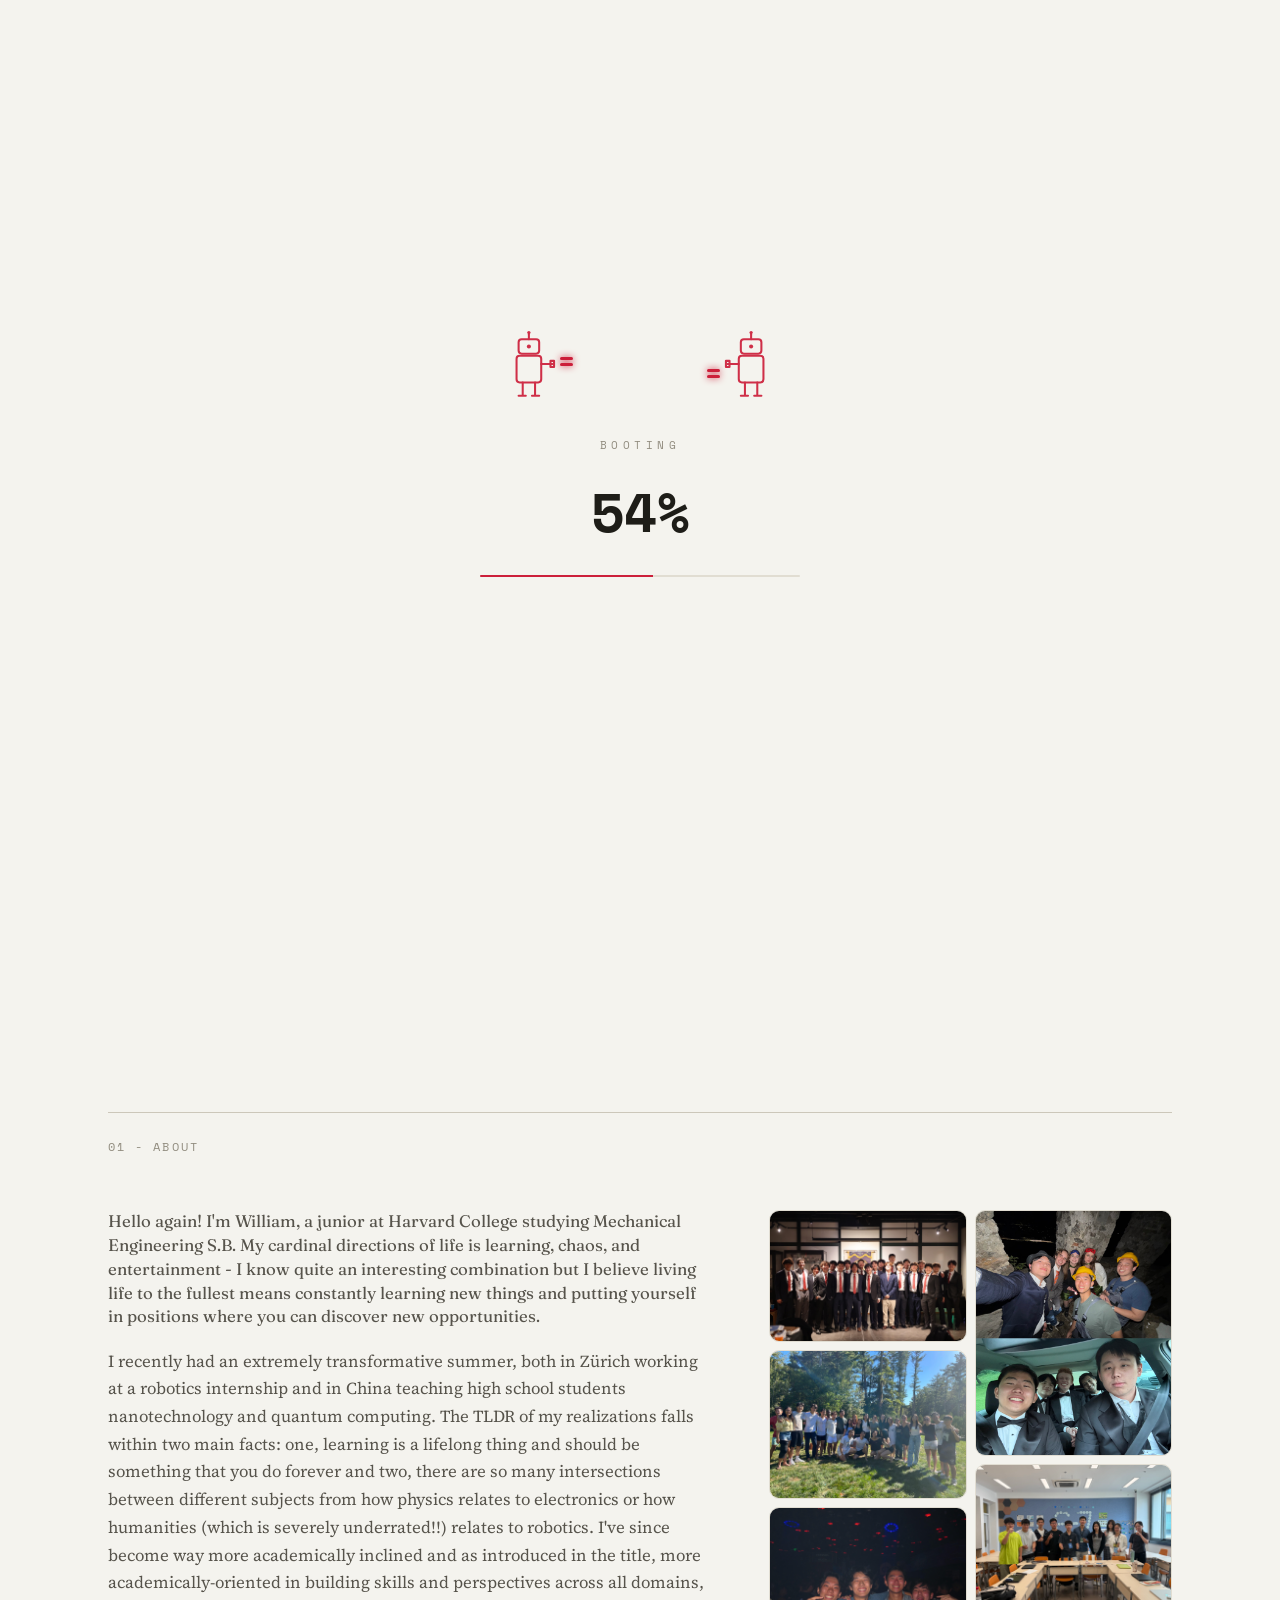
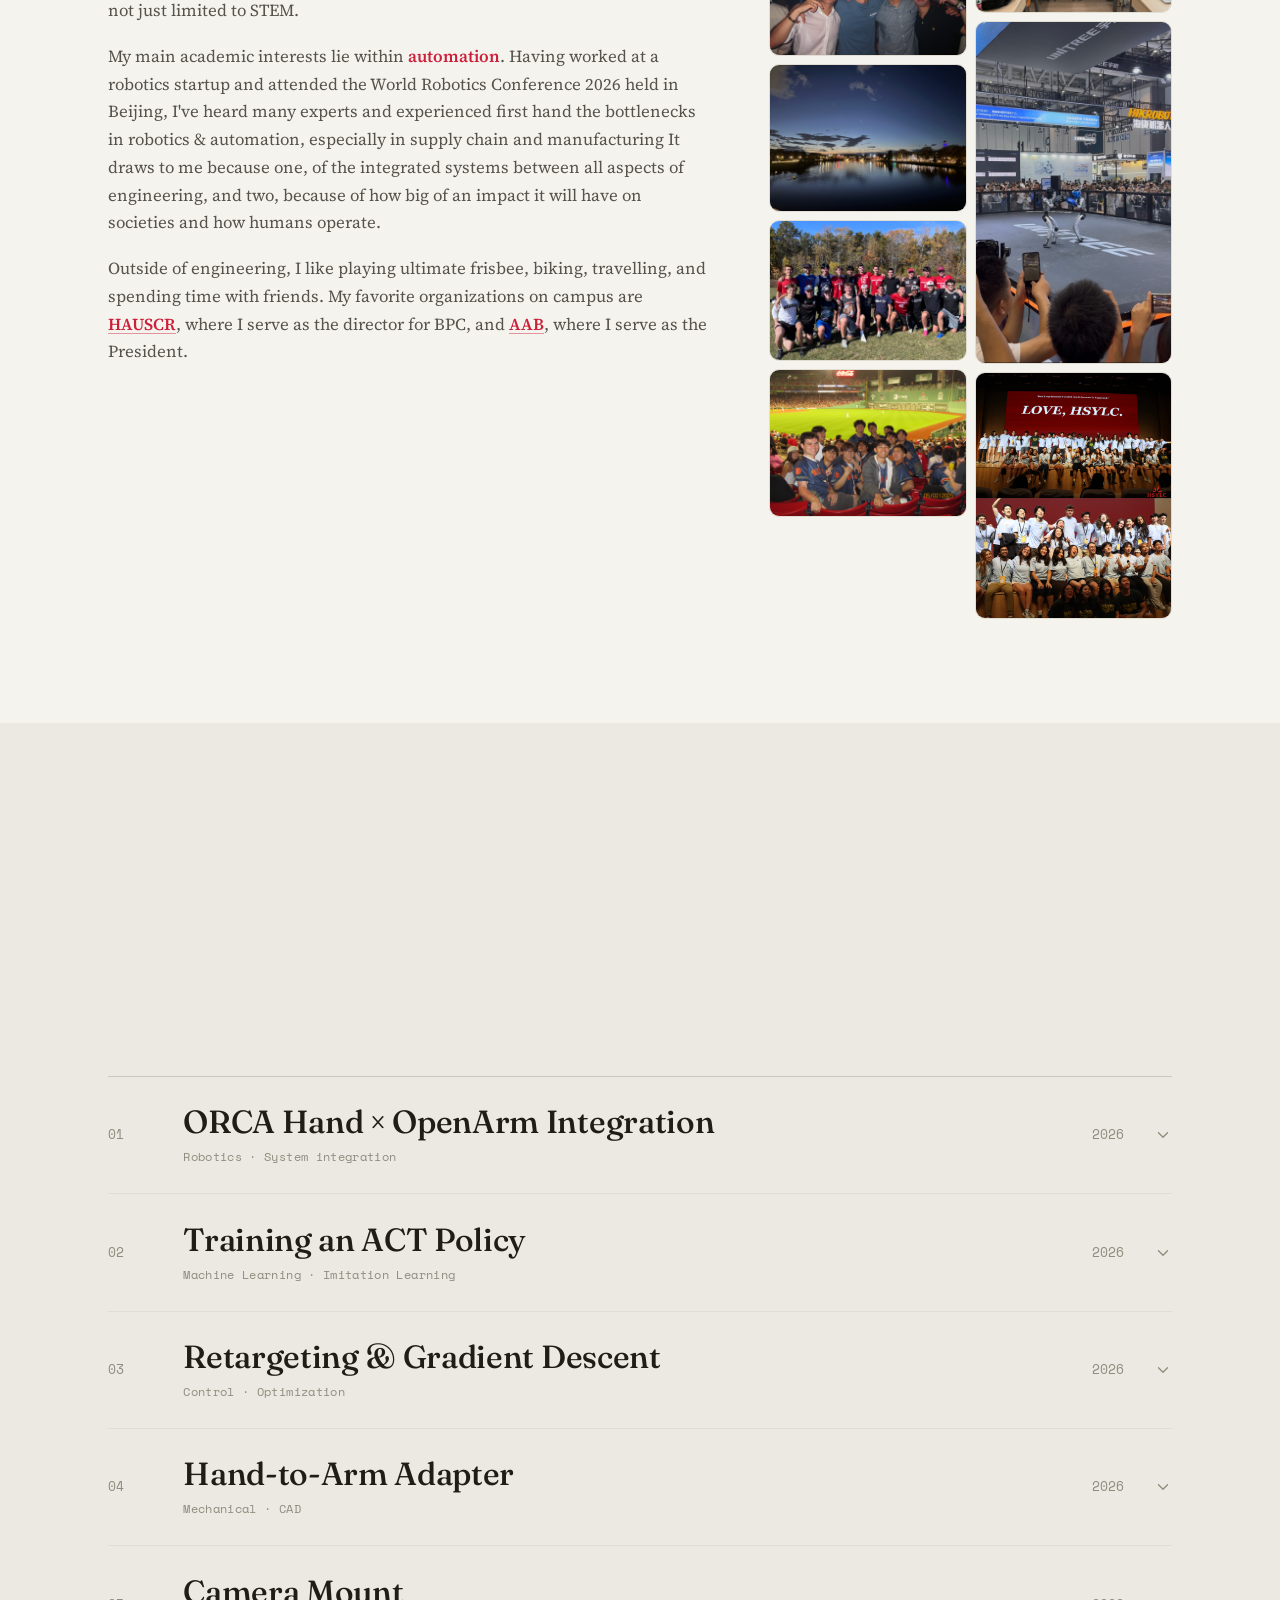
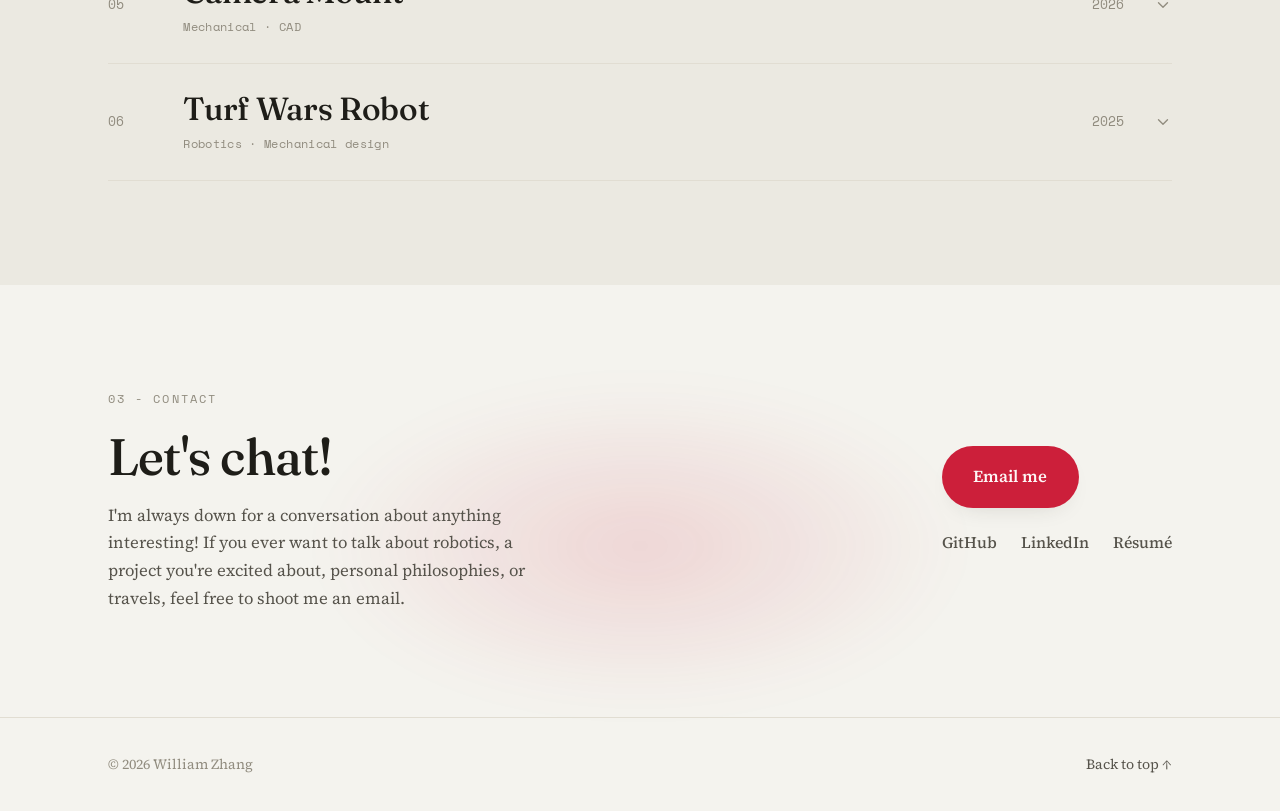
==== index.html @ bbfdb45e "Publish portfolio site" ====
<!DOCTYPE html>
<html lang="en">
<head>
  <meta charset="UTF-8" />
  <meta name="viewport" content="width=device-width, initial-scale=1.0" />
  <title>William Zhang - Engineer & Builder</title>
  <meta name="description" content="Personal portfolio of William Zhang - an engineer and builder working across robotics, electronics, software, and mechanical design." />

  <!-- Fonts: Fraunces (display) · Source Serif 4 (body) · Space Mono (labels) -->
  <link rel="preconnect" href="https://fonts.googleapis.com" />
  <link rel="preconnect" href="https://fonts.gstatic.com" crossorigin />
  <link href="https://fonts.googleapis.com/css2?family=Fraunces:ital,opsz,wght@0,9..144,400;0,9..144,500;0,9..144,600;1,9..144,400;1,9..144,500&family=Source+Serif+4:ital,opsz,wght@0,8..60,400;0,8..60,500;0,8..60,600;0,8..60,700;1,8..60,400;1,8..60,500&family=Space+Mono:wght@400;700&display=swap" rel="stylesheet" />

  <link rel="stylesheet" href="styles.css" />
</head>
<body>
  <div id="boot" class="boot" aria-hidden="true">
    <div class="boot__inner">
      <div class="boot__scene" aria-hidden="true">
        <svg class="botfig botfig--l" viewBox="0 0 44 72" fill="none" stroke="currentColor" stroke-width="2" stroke-linecap="round" stroke-linejoin="round"><line x1="18" y1="5" x2="18" y2="10"/><circle cx="18" cy="3.5" r="1.6" fill="currentColor" stroke="none"/><rect x="8" y="10" width="20" height="14" rx="3"/><circle cx="18" cy="17" r="2" fill="currentColor" stroke="none"/><rect x="6" y="26" width="24" height="26" rx="3"/><line x1="12" y1="52" x2="12" y2="64"/><line x1="24" y1="52" x2="24" y2="64"/><line x1="8" y1="65" x2="15" y2="65"/><line x1="21" y1="65" x2="28" y2="65"/><line x1="30" y1="34" x2="41" y2="34"/><rect x="39" y="31" width="3.5" height="6"/></svg>
        <span class="shot shot--r"></span>
        <span class="shot shot--r shot--r2"></span>
        <span class="shot shot--l"></span>
        <span class="shot shot--l shot--l2"></span>
        <svg class="botfig botfig--r" viewBox="0 0 44 72" fill="none" stroke="currentColor" stroke-width="2" stroke-linecap="round" stroke-linejoin="round"><line x1="18" y1="5" x2="18" y2="10"/><circle cx="18" cy="3.5" r="1.6" fill="currentColor" stroke="none"/><rect x="8" y="10" width="20" height="14" rx="3"/><circle cx="18" cy="17" r="2" fill="currentColor" stroke="none"/><rect x="6" y="26" width="24" height="26" rx="3"/><line x1="12" y1="52" x2="12" y2="64"/><line x1="24" y1="52" x2="24" y2="64"/><line x1="8" y1="65" x2="15" y2="65"/><line x1="21" y1="65" x2="28" y2="65"/><line x1="30" y1="34" x2="41" y2="34"/><rect x="39" y="31" width="3.5" height="6"/></svg>
      </div>
      <p class="boot__label">Booting</p>
      <p class="boot__pct" id="bootPct">0%</p>
      <div class="boot__bar"><span class="boot__fill" id="bootFill"></span></div>
    </div>
  </div>
  <div class="grain" aria-hidden="true"></div>
  <div class="scroll-progress" id="scrollProgress" aria-hidden="true"></div>

  <!-- ===================== NAV ===================== -->
  <header class="nav" id="nav">
    <div class="nav__inner">
      <a href="#top" class="nav__brand">
        <span class="nav__brand-mark">W</span>
        <span class="nav__brand-name">William Zhang</span>
      </a>

      <nav class="nav__links" id="navLinks" aria-label="Primary">
        <a href="#about" class="nav__link">About</a>
        <a href="#work" class="nav__link">Work</a>
        <a href="#contact" class="nav__link">Contact</a>
        <a href="resume.html" class="nav__link">Résumé</a>
      </nav>

      <div class="nav__actions">
        <button class="theme-toggle" id="themeToggle" aria-label="Toggle color theme" title="Toggle theme">
          <svg class="theme-toggle__sun" viewBox="0 0 24 24" width="18" height="18" aria-hidden="true"><path fill="currentColor" d="M12 17a5 5 0 1 0 0-10 5 5 0 0 0 0 10Zm0 2a1 1 0 0 1 1 1v1a1 1 0 1 1-2 0v-1a1 1 0 0 1 1-1Zm0-18a1 1 0 0 1 1 1v1a1 1 0 1 1-2 0V2a1 1 0 0 1 1-1Zm11 11a1 1 0 0 1-1 1h-1a1 1 0 1 1 0-2h1a1 1 0 0 1 1 1ZM4 12a1 1 0 0 1-1 1H2a1 1 0 1 1 0-2h1a1 1 0 0 1 1 1Zm14.95 6.95a1 1 0 0 1-1.41 0l-.71-.71a1 1 0 1 1 1.41-1.41l.71.71a1 1 0 0 1 0 1.41ZM6.16 6.16a1 1 0 0 1-1.41 0l-.71-.71a1 1 0 0 1 1.41-1.41l.71.71a1 1 0 0 1 0 1.41Zm12.02-1.41a1 1 0 0 1 0 1.41l-.71.71a1 1 0 1 1-1.41-1.41l.71-.71a1 1 0 0 1 1.41 0ZM6.16 17.84a1 1 0 0 1 0 1.41l-.71.71a1 1 0 0 1-1.41-1.41l.71-.71a1 1 0 0 1 1.41 0Z"/></svg>
          <svg class="theme-toggle__moon" viewBox="0 0 24 24" width="18" height="18" aria-hidden="true"><path fill="currentColor" d="M21 12.79A9 9 0 1 1 11.21 3 7 7 0 0 0 21 12.79Z"/></svg>
        </button>
        <a href="#contact" class="btn btn--sm">Say hello</a>
        <button class="nav__burger" id="navBurger" aria-label="Open menu" aria-expanded="false">
          <span></span><span></span><span></span>
        </button>
      </div>
    </div>
  </header>

  <main id="top">
    <!-- ============ INTRO (scroll merge: name centers -> slides left, portrait fades in right) ============ -->
    <section class="intro" id="about">
      <div class="intro__pin">
        <div class="container intro__grid">
          <div class="intro__lead">
            <h1 class="intro__name" id="heroName" aria-label="Hey, I'm William">Hey, I'm William</h1>
            <p class="intro__philosophy" id="introPhil">
              My passion for engineering stems from the thought of being able to build whatever I want. I'm currently working on developing the skills that will improve my proficiency
              across all fields including mechancial, electrical, and software through classes and personal projects. My goal for this year is to become adept enough such that
              I am confident in building anything.
            </p>
          </div>
          <div class="intro__portrait" id="introPortrait">
            <figure class="portrait">
              <div class="portrait__img">
                <img src="assets/portrait.jpg" alt="William Zhang overlooking an alpine lake in Switzerland" />
              </div>
              <figcaption class="portrait__cap">That's me - somewhere in the Swiss Alps</figcaption>
            </figure>
          </div>
        </div>
      </div>
    </section>

    <!-- ============ ABOUT (description reveals on scroll) ============ -->
    <section class="section about-body">
      <div class="container">
        <div class="section__head reveal">
          <p class="section__kicker">01 - About</p>
        </div>
        <div class="about">
          <div class="about__text reveal" data-reveal="left">
            <p class="about__lead">
              Hello again! I'm William, a junior at Harvard College studying Mechanical Engineering S.B. My cardinal directions of life is learning, chaos, and entertainment - I know quite an interesting combination
              but I believe living life to the fullest means constantly learning new things and putting yourself in positions where you can discover new opportunities.
            </p>
            <p>
              I recently had an extremely transformative summer, both in Zürich working at a robotics internship and in China teaching high school students nanotechnology and quantum computing.
              The TLDR of my realizations falls within two main facts: one, learning is a lifelong thing and should be something that you do forever and two, there are so many intersections between
              different subjects from how physics relates to electronics or how humanities (which is severely underrated!!) relates to robotics. I've since become way more academically inclined and
              as introduced in the title, more academically-oriented in building skills and perspectives across all domains, not just limited to STEM. 
            </p>
            <p>
              My main academic interests lie within <strong>automation</strong>. Having worked at a robotics startup and attended the 
              World Robotics Conference 2026 held in Beijing, I've heard many experts and experienced first hand the bottlenecks in robotics & automation, especially in supply chain and manufacturing
              It draws to me because one, of the integrated systems between all aspects of engineering, and two, because of how big of 
              an impact it will have on societies and how humans operate. 
            </p>
            <p>
              Outside of engineering, I like playing ultimate frisbee, biking, travelling, and spending time with friends. My favorite organizations on campus are <a href="https://www.hauscr.org/" target="_blank" rel="noopener">HAUSCR</a>, where I 
              serve as the director for BPC, and <a href="https://www.aabrotherhood.com/" target="_blank" rel="noopener">AAB</a>, where I serve as the President.
            </p>
          </div>

          <aside class="about__side reveal" data-reveal="right">
            <!-- Collage: drop photos into assets/collage/ named 1.jpg, 2.jpg, …
                 Each slot below points at one file. Missing files auto-hide. -->
            <div class="collage" aria-label="A few photos of my work and life">
              <figure class="collage__item"><img src="assets/collage/1.jpg" alt="" data-caption="AAB Brotherhood Photo at Spring Date Event 2026" loading="lazy" onerror="this.closest('.collage__item').style.display='none'" /></figure>
              <figure class="collage__item"><img src="assets/collage/2.jpg" alt="" data-caption="HAUSCR Group Photo at Fall Retreat 2025" loading="lazy" onerror="this.closest('.collage__item').style.display='none'" /></figure>
              <figure class="collage__item"><img src="assets/collage/3.jpg" alt="" data-caption="My friends and I clubbing in Shanghai!" loading="lazy" onerror="this.closest('.collage__item').style.display='none'" /></figure>
              <figure class="collage__item"><img src="assets/collage/4.jpg" alt="" data-caption="Photo taken while biking of night time in Boston" loading="lazy" onerror="this.closest('.collage__item').style.display='none'" /></figure>
              <figure class="collage__item"><img src="assets/collage/5.jpg" alt="" data-caption="Harvard Men's Ultimate Frisbee Group Photo - Lobster Pot 2024" loading="lazy" onerror="this.closest('.collage__item').style.display='none'" /></figure>
              <figure class="collage__item"><img src="assets/collage/6.jpg" alt="" data-caption="AAB Brotherhood Outing - Red Sox Game 2025" loading="lazy" onerror="this.closest('.collage__item').style.display='none'" /></figure>
              <figure class="collage__item"><img src="assets/collage/7.jpg" alt="" data-caption="Picture of My Friends and I at Friend's Castle in Frauenburg, Austria - Summer 2026" loading="lazy" onerror="this.closest('.collage__item').style.display='none'" /></figure>
              <figure class="collage__item"><img src="assets/collage/8.jpg" alt="" data-caption="Final Class Photo at HSYLC 2026 (Taught on Quantum Computing)" loading="lazy" onerror="this.closest('.collage__item').style.display='none'" /></figure>
              <figure class="collage__item"><img src="assets/collage/9.jpg" alt="" data-caption="Picture of Robots Fist-Fighting - World Robotics Conference (WRC) 2026 Held in Beijing" loading="lazy" onerror="this.closest('.collage__item').style.display='none'" /></figure>
              <figure class="collage__item"><img src="assets/collage/10.jpg" alt="" data-caption="Final Goodbye Ceromony HSYLC (it was very emotional) - Held in Shanghai 2026" loading="lazy" onerror="this.closest('.collage__item').style.display='none'" /></figure>
            </div>
          </aside>
        </div>
      </div>
    </section>

    <!-- ===================== WORK ===================== -->
    <section class="section section--alt" id="work">
      <div class="container">
        <div class="section__head reveal">
          <p class="section__kicker">02 - Selected work</p>
          <h2 class="section__title"><em>Cool things that I've made</em></h2>
          <p class="section__sub">
            Enjoy this compilation of projects I've done in the past, with the most interesting and relevant from this summer working in Zürich!
          </p>
        </div>

        <ol class="index" data-stagger>
          <li class="index__item reveal">
            <button class="index__row" type="button" aria-expanded="false" aria-controls="proj-1">
              <span class="index__num">01</span>
              <span class="index__body">
                <span class="index__title">ORCA Hand × OpenArm Integration</span>
                <span class="index__meta">Robotics · System integration</span>
              </span>
              <span class="index__year">2026</span>
              <span class="index__arrow" aria-hidden="true"><svg viewBox="0 0 24 24" width="18" height="18" fill="none" stroke="currentColor" stroke-width="1.8" stroke-linecap="round" stroke-linejoin="round"><path d="m6 9 6 6 6-6"/></svg></span>
            </button>
            <div class="index__panel" id="proj-1">
              <div class="index__panel-inner">
                <div class="project">
                  <figure class="project__media">
                    <video class="project__video" controls muted loop playsinline preload="metadata" poster="assets/projects/1-poster.jpg">
                      <source src="assets/projects/1.mp4" type="video/mp4" />
                      Your browser doesn't support embedded video.
                    </video>
                    <img class="project__still" src="assets/projects/1b.jpg" alt="OpenArm before and after the ORCA Hand integration" loading="lazy" onerror="this.style.display='none'" />
                  </figure>
                  <div class="project__body">
                    <div class="project__short">
                      <p class="project__desc"><strong>Why I built it -</strong> The ORCA hand and OpenArm were each capable on their own, but I needed them fused into one integrated arm-and-hand system to do fine, generalizable manipulation.</p>
                      <p class="project__desc"><strong>What I built &amp; learned -</strong> I chose which OpenArm joint to remove (keeping 7 DOF, human proportions, and enough actuator power), merged the two URDFs and their inverse kinematics, and validated everything in MuJoCo before hardware. Along the way I learned how robots actually talk to each other via dora dataflows with YAML graphs, a per-machine daemon, and zero-copy Apache Arrow messages, and drove it all live with Meta Quest hand-tracking.</p>
                    </div>
                    <div class="project__long" hidden>
                    <p class="project__desc"><strong>Why I built it -</strong> The ORCA hand and the OpenArm were already both open sourced platforms that one could perform teleoperation on before. However, in order to achieve fine manipulation for generalizable tasks, I needed to have a fully integrated upperbody and hand.</p>
                    <p class="project__desc"><strong>What I built &amp; learned -</strong> The solution seemed simple at first -- simply connect the OpenArm to the Orca Hand. However, there were many important decisions and challenges such as deciding which part of the OpenArm to take off such that 7 degrees of freedom is still maintained, the arm length is matches a human, and also factors such as the weight distribution and comparison between the part taken off and the OrcaHand such that the actuators still have enough power to drive it. I have also included a before and after picture to the left.</p>
                    <p class="project__desc">Past these decisions, I primarily worked on integrating the URDFs and merging the inverse kinematics between the OpenArm and OrcaHand (also realized how important a linux system is in robotics haha). I operated off my mac via ssh through a linux kernal on PC, tested the hand and arm seperately on Mujoco to ensure the teleoperation works, and to avoid any singularities as the consequences would be dire. I learned a lot about joint/link positioning, meshes, the characteristics of URDFs that allow the simulations to accurately represent the live demonstration of the integrated system, as well as (I think the most important) how robotcs communicate with each other. I studied dora, and learned about YAML files (the entire dataflow exists there), how important daemon is as a centralized communication coordinator (as it is the point person for each node and exists per machine), and Apache Arrow for messages that the daemon directs to relevant nodes for communication through shared memory (since dora is zero-copy).</p>
                    <p class="project__desc">Another interesting issue was that when replacing the joint of the OpenArm with the Orca Hand, that specific joint was modelled as part of the arm inverse kinematics although it moved the OrcaHand controlled by feetech motors; this also contributed to the emphasis on testing in Mujoco.</p>
                    <p class="project__desc">The teleoperation was done via a metaquest, where there was a open-sourced program that could track your hands' landmarks. Overall, this project taught me how to write URDFs, how robots communicate (the daemon -> dora), the virtual testing environments, and many relevant concepts like ssh, CAN, and singularities.</p>
                  </div>
                    <button class="project__toggle" type="button" aria-expanded="false">See more</button>
                  </div>
                </div>
              </div>
            </div>
          </li>

          <li class="index__item reveal">
            <button class="index__row" type="button" aria-expanded="false" aria-controls="proj-5">
              <span class="index__num">02</span>
              <span class="index__body">
                <span class="index__title">Training an ACT Policy</span>
                <span class="index__meta">Machine Learning · Imitation Learning</span>
              </span>
              <span class="index__year">2026</span>
              <span class="index__arrow" aria-hidden="true"><svg viewBox="0 0 24 24" width="18" height="18" fill="none" stroke="currentColor" stroke-width="1.8" stroke-linecap="round" stroke-linejoin="round"><path d="m6 9 6 6 6-6"/></svg></span>
            </button>
            <div class="index__panel" id="proj-5">
              <div class="index__panel-inner">
                <div class="project">
                  <figure class="project__media">
                    <video class="project__video" controls muted loop playsinline preload="metadata" poster="assets/projects/5-poster.jpg">
                      <source src="assets/projects/5.mp4" type="video/mp4" />
                      Your browser doesn't support embedded video.
                    </video>
                  </figure>
                  <div class="project__body">
                    <div class="project__short">
                      <p class="project__desc"><strong>Why I trained it -</strong> My first real machine-learning project: I trained an imitation-learning (ACT) policy in a few days, both to get software experience and to confirm our new OpenArm actually worked.</p>
                      <p class="project__desc"><strong>What I built &amp; learned -</strong> I recorded demonstrations with LeRobot and studied how Action Chunking with Transformers really works - the CVAE encoder that learns a latent "style" variable (zeroed at deployment), the decoder that predicts action chunks from images and joint states, and temporal ensembling for smooth motion. I also learned how much data quality matters: consistent lighting, a fixed camera, and enough demonstrations (my gripper only behaved once I recorded longer, deliberate opens).</p>
                    </div>
                    <div class="project__long" hidden>
                    <p class="project__desc"><strong>Why I trained it -</strong> This was my first real introduction to machine learning (imitation learning). I trained it within a few days for two reasons: one, I wanted experience on the software side; and two, I wanted to make sure the OpenArm we purchased was functional.</p>
                    <p class="project__desc"><strong>What I built &amp; learned -</strong> This has been by far an extremely fruitful software expedition. In addition to recording data and following the LeRobot open-sourced tutorials for imitation learning, I also heavily researched how action chunking with transformers actually works.</p>
                    <p class="project__desc">I learned about the two transformer stages used in ACT. The first - the conditional variational autoencoder (CVAE) encoder - takes the joint positions and the demonstration's action sequence and outputs a mean and variance, which are sampled into a latent variable, z. That z captures the differences between demonstrations (the same task done slightly differently each time), so it's different for every recorded video. It is, however, important to stress that this encoder runs only during training: at deployment there are no future actions to encode - and you want one consistent motion rather than one variation of the motion - so z is fixed to 0, generalizing all learned deviations to one consistent motion. The second stage, the CVAE decoder, then takes the current joint positions and camera images (first run through a CNN) along with z, and emits the predicted action chunks. I also learned how important consistent lighting and a constant camera position were to the training data, since changing them (i.e. recording in the morning versus at night) would be detrimental.</p>
                    <p class="project__desc">In the end, temporal ensembling is performed, in which ACT averages the upcoming predicted steps with exponential weight on the more recent ones, producing smooth, jitter-free motion.</p>
                    <p class="project__desc">Specifically for my case, I initially had challenges with the OpenArm's gripper opening and closing: with only 70 demonstrations trained and very short gripper-open times, ACT treated it as a random deviation rather than a deliberate motion. I fixed it by adding more demonstrations in which I held the gripper open for at least 5 seconds.</p>
                  </div>
                    <button class="project__toggle" type="button" aria-expanded="false">See more</button>
                  </div>
                </div>
              </div>
            </div>
          </li>

          <li class="index__item reveal">
            <button class="index__row" type="button" aria-expanded="false" aria-controls="proj-4">
              <span class="index__num">03</span>
              <span class="index__body">
                <span class="index__title">Retargeting & Gradient Descent</span>
                <span class="index__meta">Control · Optimization</span>
              </span>
              <span class="index__year">2026</span>
              <span class="index__arrow" aria-hidden="true"><svg viewBox="0 0 24 24" width="18" height="18" fill="none" stroke="currentColor" stroke-width="1.8" stroke-linecap="round" stroke-linejoin="round"><path d="m6 9 6 6 6-6"/></svg></span>
            </button>
            <div class="index__panel" id="proj-4">
              <div class="index__panel-inner">
                <div class="project">
                  <figure class="project__media">
                    <video class="project__video" controls muted loop playsinline preload="metadata" poster="assets/projects/4-poster.jpg">
                      <source src="assets/projects/4.mp4" type="video/mp4" />
                      Your browser doesn't support embedded video.
                    </video>
                  </figure>
                  <div class="project__body">
                    <div class="project__short">
                      <p class="project__desc"><strong>Why I modified it -</strong> On first testing the ORCA hand, the thumb (the CNC joint) couldn't reach its full range and failed the Kapandji test, so I dug into the whole retargeting pipeline to fix it.</p>
                      <p class="project__desc"><strong>What I changed &amp; learned -</strong> I had an in-depth overview of the entire path through chasing the entire coding infrastructure: the landmark ingress, the gradient-descent retargeter that minimizes the distance between your hand's keypoints and the robot's, and the sink to the motors. I then focused on the calibration step size: if it's too large and the fingers jitter, if it's too small and it can't keep up with live motion. I also learned how much the small things matter: a scaling factor for different hand sizes, matching units (degrees vs. radians), and the differences between Feetech and Dynamixel motors.</p>
                    </div>
                    <div class="project__long" hidden>
                    <p class="project__desc"><strong>Why I modified it -</strong> After I tested the OrcaHand for the first time, I found that the thumb, specifically the CNC joint did not cover the full range of motion. For reference, the initial calibration and retargeting was not able to successfully pass the kapandji test. As a result, I looked into the entire pipeline of how the OrcaHand. </p>
                    <p class="project__desc"><strong>What I changed &amp; learned -</strong> I spent a few days digging into the entire process in which the retargeter works. Through the ingress which essentially identifies landmarks on the hand via metaquest, mac camera, etc, the retargeter (the gradient descent process to minimze the distance between the captured finger landmarks and the keypoints on the human hand), and the sink that communicates the final positions to the motor, I 
                      got a comprehensive understanding of the entire process. The aspect I spent the most time on after this overall understanding was actually the algorithm the software used to find the max range of motion - specifically, the step size in the calibration. if it was too big, the solver would oveshoot and the fingers would jitter even if the human hand were stationary and if it were too small, it would not keep up with live motion and not calibrate the full range of motion. 
                      
                      </p>
                    <p class="project__desc">Along the way, I also learned how much the little details matter such as having a scaling factor to normalize different people's hand sizes, making sure the units were the same (degrees vs. radians), and also the differences between motors such as feetech vs. dynamixel.

                    </div>
                    <button class="project__toggle" type="button" aria-expanded="false">See more</button>
                  </div>
                </div>
              </div>
            </div>
          </li>

          <li class="index__item reveal">
            <button class="index__row" type="button" aria-expanded="false" aria-controls="proj-2">
              <span class="index__num">04</span>
              <span class="index__body">
                <span class="index__title">Hand-to-Arm Adapter</span>
                <span class="index__meta">Mechanical · CAD</span>
              </span>
              <span class="index__year">2026</span>
              <span class="index__arrow" aria-hidden="true"><svg viewBox="0 0 24 24" width="18" height="18" fill="none" stroke="currentColor" stroke-width="1.8" stroke-linecap="round" stroke-linejoin="round"><path d="m6 9 6 6 6-6"/></svg></span>
            </button>
            <div class="index__panel" id="proj-2">
              <div class="index__panel-inner">
                <div class="project">
                  <figure class="project__media">
                    <img src="assets/projects/2.jpg" alt="Hand-to-Arm Adapter - CAD" loading="lazy" onerror="this.style.display='none'" />
                    <img src="assets/projects/2b.jpg" alt="Initial adapter integration mounted on the arm" loading="lazy" onerror="this.style.display='none'" />
                  </figure>
                  <div class="project__body">
                    <div class="project__short">
                      <p class="project__desc"><strong>Why I built it -</strong> This was the central adapter that mounts the ORCA hand to the OpenArm - the top bolts to the arm, the bottom to the hand.</p>
                      <p class="project__desc"><strong>What I changed &amp; learned -</strong> It took a lot of iteration; the final part is completely different from my first. I sized it for the hand's weight and shear stress (then shrank it so it didn't lengthen the arm too much), extruded the top so it wouldn't collide with the arm through its range of motion, made the screw holes teardrop-shaped to counter 3D-print droop, and added a chamfer to cut the stress concentration.</p>
                    </div>
                    <div class="project__long" hidden>
                    <p class="project__desc"><strong>Why I built it -</strong> This piece is the central adapter piece between the OrcaHand and the OpenArm. I built it such that the top connects to the open arm and the bottom connects to the OrcaHand via threads and screw holes. The final piece is above and the initial piece was below. </p>
                    <p class="project__desc"><strong>The process &amp; what I learned -</strong> This process required a lot of iteration - I think my biggest takeaway is how many small changes that 3D piece can have. Compared to the initial design, it's completely different.

                      A few design considerations primarily included whether or not it could hold the weight of the OrcaHand and the shear stress the adapter piece would feel. My initial design was also way bigger because I initially wanted to maximize the area such that it would hold
                      onto the piece better. However, after testing I reduced it since it made the arm length too big but still big enough to handle the stress from the weight of the OrcaHand. 

      
                    </p>
                    <p class="project__desc">
                      Another change was extruding the top of the adapter more since it affected the range of motion (i.e. the top adapter would collide with the open arm). The holes designed for the screws were also designed like a teardrop since when 3D printing holes, the top droops so ever-slightly because of the 
                      printing orientation. Lastly, the final important change I made was adding a chamfer to the connection between the rectangle and the top to reduce the stress concentration.
                    </p>

                
                  </div>
                    <button class="project__toggle" type="button" aria-expanded="false">See more</button>
                  </div>
                </div>
              </div>
            </div>
          </li>

          <li class="index__item reveal">
            <button class="index__row" type="button" aria-expanded="false" aria-controls="proj-3">
              <span class="index__num">05</span>
              <span class="index__body">
                <span class="index__title">Camera Mount</span>
                <span class="index__meta">Mechanical · CAD</span>
              </span>
              <span class="index__year">2026</span>
              <span class="index__arrow" aria-hidden="true"><svg viewBox="0 0 24 24" width="18" height="18" fill="none" stroke="currentColor" stroke-width="1.8" stroke-linecap="round" stroke-linejoin="round"><path d="m6 9 6 6 6-6"/></svg></span>
            </button>
            <div class="index__panel" id="proj-3">
              <div class="index__panel-inner">
                <div class="project">
                  <figure class="project__media">
                    <img src="assets/projects/3.jpg" alt="Camera Mount - CAD" loading="lazy" onerror="this.style.display='none'" />
                    <img src="assets/projects/3b.jpg" alt="Camera mount - printed / mounted" loading="lazy" onerror="this.style.display='none'" />
                  </figure>
                  <div class="project__body">
                    <div class="project__short">
                      <p class="project__desc"><strong>Why I built it -</strong> SLAM needs an egocentric view, so I designed a mount for our ESP32-P4 Pico camera board (and a Sensoryx unit that measures head-to-wrist distance by ultrasound).</p>
                      <p class="project__desc"><strong>How I built it &amp; what I learned -</strong> The board couldn't shift at all; any movement throws off the accelerometers and tracking that SLAM depends on. Thus, I designed a form-fit 3D-printed case. It took many iterations of tight tolerances (and finding the right cutting plane to fully enclose the board), and I was proudest of the clip-fit between the two halves.</p>
                    </div>
                    <div class="project__long" hidden>
                    <p class="project__desc"><strong>Why I built it -</strong> Part of the goal to create a generalizable robot that could perform tasks is to apply SLAM, and in order to achieve that, there had to be an egocentric view. Hence, I designed a camera mount for our ESP32-P4 Pico board, as well as one for a Sensoryx - used to measure the distance from the head to the wrists via ultrasound.</p>
                    <p class="project__desc"><strong>How I built it &amp; what I learned -</strong> The main problem statement was to build a case for the ESP32 board - but with the added constraint that the board must not move within it. This is extremely important because we also have accelerometers and positional tracking on the dev board, and any minute movement could throw off their calibration, which ultimately affects the SLAM being applied.</p>
                    <p class="project__desc">Hence, I developed a form-fit 3D-printed case (after building this, I fell in love with this design haha). It took many iterations, since the tolerances between each of the forms were so small. Finding the cutting plane of the 3D camera case was also very interesting - it was part of the initial visualization, since I had to find a way to fully enclose the ESP32 board.</p>
                    <p class="project__desc">In the end, I was very satisfied with this design - especially the clip-fit of the top piece onto the bottom piece (pushing it in, hearing the click, and seeing it stay).</p>
                  </div>
                    <button class="project__toggle" type="button" aria-expanded="false">See more</button>
                  </div>
                </div>
              </div>
            </div>
          </li>
          <li class="index__item reveal">
            <button class="index__row" type="button" aria-expanded="false" aria-controls="proj-6">
              <span class="index__num">06</span>
              <span class="index__body">
                <span class="index__title">Turf Wars Robot</span>
                <span class="index__meta">Robotics · Mechanical design</span>
              </span>
              <span class="index__year">2025</span>
              <span class="index__arrow" aria-hidden="true"><svg viewBox="0 0 24 24" width="18" height="18" fill="none" stroke="currentColor" stroke-width="1.8" stroke-linecap="round" stroke-linejoin="round"><path d="m6 9 6 6 6-6"/></svg></span>
            </button>
            <div class="index__panel" id="proj-6">
              <div class="index__panel-inner">
                <div class="project">
                  <figure class="project__media">
                    <img src="assets/projects/6.jpg" alt="Turf Wars robot - built" loading="lazy" onerror="this.style.display='none'" />
                    <img src="assets/projects/6b.jpg" alt="Turf Wars robot - CAD" loading="lazy" onerror="this.style.display='none'" />
                  </figure>
                  <div class="project__body">
                    <div class="project__short">
                      <p class="project__desc"><strong>Why I built it -</strong> For the ES-51 Turf Wars competition, my team built a robot to place as many objects as possible onto tiered shelves in a 3-minute match. We placed 2nd of 8.</p>
                      <p class="project__desc"><strong>What I built &amp; learned -</strong> I fabricated parts across many processes (laser-cut acrylic, 3D-printed gears, a lathe-turned mast, wax-coated CNC-milled wheel molds) and led the development of the intake, which was a Pugh-matrix-selected lever-and-scoop with a 3D-printed gear train. Debugging its clicking and misalignment taught me to calculate loads and use GD&amp;T up front instead of guessing.</p>
                    </div>
                    <div class="project__long" hidden>
                    <p class="project__desc"><strong>Why I built it -</strong> For the ES-51 Turf Wars competition, my team had to design and build a robot that could precisely place the largest number of objects onto the corresponding tiered shelves within a 3-minute match. We placed 2nd out of 8 teams.</p>
                    <p class="project__desc"><strong>What I built &amp; learned -</strong> Over the semester I learned how to produce a quality CAD model, fabricate parts, assemble mechanisms, and iterate on weekly test results. I manufactured components across a range of processes - laser-cut acrylic (baseplate and intake structure), 3D-printed gears (intake and gearbox), a lathe-turned mast and supports, and CNC-milled wheel molds that we coated in wax for extra traction - and integrated the motors and servos, working through the problems that surfaced during system integration.</p>
                    <p class="project__desc">I focused most on the intake. In planning, we compared several concepts - a forklift, a dump-truck, and a lever/arm - with a Pugh matrix, and chose a lever-and-scoop approach for the fastest acquisition and most efficient scoring. I built it from a 3D-printed gear train and laser-cut acrylic linkages, then iterated on the gearing and belt to raise pickup force (by increasing belt tension) and cut slippage. During testing the gears kept clicking and the gearbox was misaligned with the intake, which pushed me to actually calculate the loads before adjusting gear ratios and to design the alignment properly with GD&amp;T. That one problem taught me how much the geometry and the path of force drive reliability.</p>
                    
                    <p class="project__desc">Next time, I would measure the game piece's mass and size the torque/force requirements before selecting a concept - it would have shaped the whole intake decision from the start. I would also run basic stress checks on the linkages before cutting; our acrylic linkage failed in bending (brittle, and too thin), which cost us time and material.</p>
                    
                  </div>
                    <button class="project__toggle" type="button" aria-expanded="false">See more</button>
                  </div>
                </div>
              </div>
            </div>
          </li>
          <!-- To add a project: copy a <li> block, bump the number, the panel id (proj-N), and the image (assets/projects/N.jpg) -->
        </ol>
      </div>
    </section>


    <!-- ===================== CONTACT ===================== -->
    <section class="section contact-section" id="contact">
      <div class="container contact">
        <div class="reveal" data-reveal="up">
          <p class="section__kicker">03 - Contact</p>
          <h2 class="section__title">Let's chat!</h2>
          <p class="contact__lead">
            I'm always down for a conversation about anything interesting! If you ever want to talk about robotics, a project you're excited about, personal philosophies, or travels, feel free to shoot
            me an email.
          </p>
        </div>
        <div class="contact__actions reveal" data-reveal="up" data-delay="150ms">
          <a href="mailto:williaml.zhang13@gmail.com" class="btn btn--lg">Email me</a>
          <div class="contact__socials">
            <a href="https://github.com/fireatwill13" class="contact__social" target="_blank" rel="noopener">GitHub</a>
            <a href="https://www.linkedin.com/in/william-zhang-2a6191318/" class="contact__social" target="_blank" rel="noopener">LinkedIn</a>
            <a href="resume.html" class="contact__social">Résumé</a>
          </div>
        </div>
      </div>
    </section>
  </main>

  <!-- ===================== FOOTER ===================== -->
  <footer class="footer">
    <div class="container footer__inner">
      <span>© <span id="year">2026</span> William Zhang</span>
      <a href="#top" class="footer__top">Back to top ↑</a>
    </div>
  </footer>

  <!-- Lightbox for collage images -->
  <div class="lightbox" id="lightbox" aria-hidden="true" role="dialog" aria-label="Enlarged photo">
    <button class="lightbox__close" id="lightboxClose" aria-label="Close">&times;</button>
    <figure class="lightbox__figure">
      <img class="lightbox__img" id="lightboxImg" src="" alt="" />
      <figcaption class="lightbox__caption" id="lightboxCaption"></figcaption>
    </figure>
  </div>

  <script src="script.js"></script>
</body>
</html>
---- styles.css ----
/* =========================================================
   William Zhang — Portfolio
   Warm editorial redesign.
   Palette: :root (light/paper, default) + [data-theme="dark"].
   Fonts: Fraunces (display) · Source Serif 4 (body) · Space Mono (labels)
   ========================================================= */

:root {
  /* Palette — light (neutral paper + muted forest accent, default) */
  --bg:            #f4f3ee;
  --bg-alt:        #ebe9e1;
  --surface:       #fbfaf6;
  --surface-2:     #efece4;
  --border:        #e1ddd2;
  --border-strong: #ccc7ba;
  --text:          #1e1d18;
  --text-muted:    #56534b;
  --text-dim:      #918c7f;
  --accent:        #cc1f3a; /* crimson red */
  --accent-soft:   #e2a8b1;
  --accent-2:      #86203a; /* deep oxblood (used sparingly) */
  --accent-3:      #b8586b; /* dusty rose (rarely used) */
  --accent-ink:    #fdf6f5;
  --shadow:        0 26px 60px -28px rgba(45, 42, 30, .28);
  --shadow-sm:     0 10px 26px -16px rgba(45, 42, 30, .22);

  --font-display: "Fraunces", Georgia, "Times New Roman", serif;
  --font-hero:    "Instrument Serif", Georgia, "Times New Roman", serif;
  /* Body text — a clean academic serif (was Inter). Named --font-sans for legacy. */
  --font-sans:    "Source Serif 4", Georgia, "Times New Roman", serif;
  --font-mono:    "Space Mono", ui-monospace, SFMono-Regular, Menlo, monospace;

  --container: 1120px;
  --radius: 18px;
  --radius-sm: 12px;
  --nav-h: 70px;
  --ease: cubic-bezier(.2, .7, .2, 1);
}

[data-theme="dark"] {
  --bg:            #14140f;
  --bg-alt:        #1a1a14;
  --surface:       #1f1f18;
  --surface-2:     #26261e;
  --border:        #33322a;
  --border-strong: #47463a;
  --text:          #ecebe1;
  --text-muted:    #aca99a;
  --text-dim:      #7c7a6c;
  --accent:        #ef5a6e; /* soft crimson red */
  --accent-soft:   #5a2530;
  --accent-2:      #d15870;
  --accent-3:      #c78794;
  --accent-ink:    #2a0d13;
  --shadow:        0 26px 60px -28px rgba(0, 0, 0, .6);
  --shadow-sm:     0 10px 26px -16px rgba(0, 0, 0, .5);
}

/* ---------- Reset / base ---------- */
*, *::before, *::after { box-sizing: border-box; }

html {
  scroll-behavior: smooth;
  scroll-padding-top: calc(var(--nav-h) + 20px);
}

body {
  margin: 0;
  font-family: var(--font-sans);
  background: var(--bg);
  color: var(--text);
  line-height: 1.65;
  -webkit-font-smoothing: antialiased;
  text-rendering: optimizeLegibility;
  transition: background .5s ease, color .5s ease;
  overflow-x: hidden;
}

h1, h2, h3 { margin: 0; line-height: 1.08; font-weight: 500; }
p { margin: 0; }
a { color: inherit; text-decoration: none; }
img { max-width: 100%; display: block; }
ul { margin: 0; padding: 0; list-style: none; }
em { font-style: italic; }

.container {
  width: 100%;
  max-width: var(--container);
  margin-inline: auto;
  padding-inline: 28px;
}

/* Paper grain overlay */
.grain {
  position: fixed;
  inset: 0;
  z-index: 1;
  pointer-events: none;
  opacity: .35;
  mix-blend-mode: multiply;
  background-image: url("data:image/svg+xml,%3Csvg xmlns='http://www.w3.org/2000/svg' width='140' height='140'%3E%3Cfilter id='n'%3E%3CfeTurbulence type='fractalNoise' baseFrequency='0.85' numOctaves='2' stitchTiles='stitch'/%3E%3C/filter%3E%3Crect width='100%25' height='100%25' filter='url(%23n)' opacity='0.5'/%3E%3C/svg%3E");
}
[data-theme="dark"] .grain { mix-blend-mode: screen; opacity: .06; }

/* Scroll progress bar */
.scroll-progress {
  position: fixed;
  top: 0; left: 0;
  height: 3px;
  width: 0%;
  z-index: 200;
  background: var(--accent);
  opacity: .8;
  transition: width .1s linear;
}

/* ---------- Buttons ---------- */
.btn {
  display: inline-flex;
  align-items: center;
  gap: .5rem;
  padding: .85rem 1.5rem;
  border-radius: 999px;
  font-family: var(--font-sans);
  font-weight: 600;
  font-size: .95rem;
  background: var(--accent);
  color: var(--accent-ink);
  border: 1px solid transparent;
  cursor: pointer;
  transition: transform .2s var(--ease), box-shadow .2s var(--ease), background .2s ease;
  box-shadow: var(--shadow-sm);
}
.btn:hover { transform: translateY(-3px); box-shadow: var(--shadow); }
.btn--ghost {
  background: transparent;
  color: var(--text);
  border-color: var(--border-strong);
  box-shadow: none;
}
.btn--ghost:hover { border-color: var(--accent); color: var(--accent); background: color-mix(in srgb, var(--accent) 8%, transparent); }
.btn--sm { padding: .55rem 1.05rem; font-size: .875rem; }
.btn--lg { padding: 1rem 1.9rem; font-size: 1.05rem; }

/* ---------- Nav ---------- */
.nav {
  position: fixed;
  inset: 0 0 auto 0;
  height: var(--nav-h);
  z-index: 100;
  display: flex;
  align-items: center;
  background: color-mix(in srgb, var(--bg) 78%, transparent);
  backdrop-filter: saturate(150%) blur(16px);
  -webkit-backdrop-filter: saturate(150%) blur(16px);
  border-bottom: 1px solid transparent;
  transition: border-color .3s ease, background .3s ease;
}
.nav.is-scrolled { border-bottom-color: var(--border); }
.nav__inner {
  width: 100%;
  max-width: var(--container);
  margin-inline: auto;
  padding-inline: 28px;
  display: flex;
  align-items: center;
  justify-content: space-between;
  gap: 1rem;
}
.nav__brand { display: inline-flex; align-items: center; gap: .65rem; font-weight: 600; }
.nav__brand-mark {
  display: grid;
  place-items: center;
  width: 36px; height: 36px;
  border-radius: 50%;
  background: var(--accent);
  color: var(--accent-ink);
  font-family: var(--font-display);
  font-size: 1.1rem;
  font-weight: 600;
}
.nav__brand-name { font-family: var(--font-display); font-size: 1.05rem; letter-spacing: .01em; }

.nav__links { display: flex; gap: .2rem; }
.nav__link {
  position: relative;
  padding: .5rem .9rem;
  border-radius: 8px;
  color: var(--text-muted);
  font-size: .95rem;
  font-weight: 500;
  transition: color .2s ease;
}
.nav__link::after {
  content: "";
  position: absolute;
  left: .9rem; right: .9rem; bottom: .35rem;
  height: 2px;
  background: var(--accent);
  border-radius: 2px;
  transform: scaleX(0);
  transform-origin: left;
  transition: transform .25s var(--ease);
}
.nav__link:hover { color: var(--text); }
.nav__link.is-active { color: var(--accent); }
.nav__link.is-active::after { transform: scaleX(1); }

.nav__actions { display: flex; align-items: center; gap: .6rem; }
.theme-toggle {
  display: grid;
  place-items: center;
  width: 40px; height: 40px;
  border-radius: 50%;
  border: 1px solid var(--border-strong);
  background: var(--surface);
  color: var(--text-muted);
  cursor: pointer;
  transition: color .2s ease, border-color .2s ease, transform .3s var(--ease);
}
.theme-toggle:hover { color: var(--accent); border-color: var(--accent); transform: rotate(-12deg); }
.theme-toggle__moon { display: none; }
[data-theme="dark"] .theme-toggle__sun { display: none; }
[data-theme="dark"] .theme-toggle__moon { display: block; }

.nav__burger {
  display: none;
  flex-direction: column;
  gap: 5px;
  width: 42px; height: 40px;
  padding: 0 10px;
  border: 1px solid var(--border-strong);
  border-radius: 50%;
  background: var(--surface);
  cursor: pointer;
}
.nav__burger span { height: 2px; background: var(--text); border-radius: 2px; transition: transform .25s var(--ease), opacity .2s ease; }
.nav__burger[aria-expanded="true"] span:nth-child(1) { transform: translateY(7px) rotate(45deg); }
.nav__burger[aria-expanded="true"] span:nth-child(2) { opacity: 0; }
.nav__burger[aria-expanded="true"] span:nth-child(3) { transform: translateY(-7px) rotate(-45deg); }

/* ---------- Hero ---------- */
.hero {
  position: relative;
  padding: calc(var(--nav-h) + 70px) 0 70px;
}
.hero::before {
  content: "";
  position: absolute;
  top: 4%; right: -6%;
  width: 46vw; max-width: 620px; aspect-ratio: 1;
  background: radial-gradient(circle, color-mix(in srgb, var(--accent) 12%, transparent), transparent 60%);
  filter: blur(36px);
  z-index: 0;
  pointer-events: none;
}
.hero__inner {
  position: relative;
  z-index: 2;
  display: grid;
  grid-template-columns: 1.15fr .85fr;
  gap: 3.5rem;
  align-items: center;
}
.hero__text { max-width: 640px; }
.hero__eyebrow {
  display: inline-flex;
  align-items: center;
  gap: .55rem;
  font-family: var(--font-mono);
  font-size: .78rem;
  color: var(--text-muted);
  padding: .4rem .85rem;
  border: 1px solid var(--border-strong);
  border-radius: 999px;
  background: var(--surface);
  margin-bottom: 1.7rem;
}
.dot {
  width: 8px; height: 8px; border-radius: 50%;
  background: var(--accent);
}
@keyframes pulse { 0%, 100% { box-shadow: 0 0 0 3px color-mix(in srgb, var(--accent) 22%, transparent); } 50% { box-shadow: 0 0 0 7px color-mix(in srgb, var(--accent) 0%, transparent); } }

.hero__title {
  font-family: var(--font-sans);
  font-weight: 400;
  font-size: clamp(2rem, 4.4vw, 3.2rem);
  line-height: 1.22;
  letter-spacing: -0.005em;
  color: var(--text);
  margin-bottom: 1.6rem;
}
.hero__title .jump {
  display: inline-block;
  opacity: 0;
  animation: letterJump .9s cubic-bezier(.16, 1, .3, 1) forwards;
}
@keyframes letterJump {
  from { opacity: 0; transform: translateY(1.15em); }
  to   { opacity: 1; transform: translateY(0); }
}
/* Typed accent phrase — draws an underline once typing completes */
.grad {
  font-style: italic;
  color: var(--accent);
  background-image: linear-gradient(var(--accent), var(--accent));
  background-repeat: no-repeat;
  background-position: 0 92%;
  background-size: 0% 3px;
  transition: background-size .8s var(--ease) .15s;
}
.hero__title.is-drawn .grad { background-size: 100% 3px; }

.caret {
  display: inline-block;
  width: .5ch;
  height: .95em;
  transform: translateY(.12em);
  margin-left: .04em;
  background: var(--accent);
  border-radius: 2px;
  animation: blink 1.05s steps(1) infinite;
}
.caret.is-typing { animation: none; opacity: 1; }
@keyframes blink { 0%, 50% { opacity: 1; } 50.01%, 100% { opacity: 0; } }

.hero__lead {
  font-size: clamp(1.05rem, 1.5vw, 1.22rem);
  color: var(--text-muted);
  max-width: 560px;
  margin-bottom: 2rem;
}
.hero__cta { display: flex; flex-wrap: wrap; gap: .8rem; margin-bottom: 2.2rem; }
.hero__meta {
  display: flex;
  flex-wrap: wrap;
  gap: .5rem 1.6rem;
  padding-top: 1.7rem;
  border-top: 1px solid var(--border);
  font-family: var(--font-mono);
  font-size: .8rem;
  color: var(--text-dim);
}
.hero__meta strong { color: var(--text-muted); font-weight: 700; }

/* Portrait */
.hero__portrait { position: relative; justify-self: center; width: 100%; max-width: 370px; }
.portrait { margin: 0; position: relative; }
.portrait__img {
  position: relative;
  aspect-ratio: 1 / 1;
  border-radius: 3px;
  border: 1px solid var(--border);
  background: var(--surface-2);
  display: grid;
  place-items: center;
  overflow: hidden;
}
.portrait__img img { width: 100%; height: 100%; object-fit: cover; object-position: center 42%; }
.portrait__hint { font-family: var(--font-mono); font-size: .82rem; color: var(--text-dim); text-align: center; line-height: 1.6; }
.portrait__hint small { font-size: .72rem; opacity: .7; }
.portrait__cap {
  margin-top: .85rem;
  font-family: var(--font-mono);
  font-size: .72rem;
  letter-spacing: .12em;
  text-transform: uppercase;
  color: var(--text-dim);
}

/* Scroll cue */
.hero__scroll {
  position: relative;
  z-index: 2;
  display: inline-flex;
  align-items: center;
  gap: .7rem;
  margin: 3.5rem auto 0;
  width: max-content;
  padding-inline: 28px;
  font-family: var(--font-mono);
  font-size: .74rem;
  letter-spacing: .08em;
  text-transform: uppercase;
  color: var(--text-dim);
  left: 50%;
  transform: translateX(-50%);
}
.hero__scroll-line { position: relative; width: 46px; height: 1px; background: var(--border-strong); overflow: hidden; }
.hero__scroll-line::after {
  content: ""; position: absolute; inset: 0; width: 40%;
  background: var(--accent);
  animation: slide 1.8s var(--ease) infinite;
}
@keyframes slide { 0% { transform: translateX(-120%); } 100% { transform: translateX(280%); } }

/* ---------- Sections ---------- */
.section { position: relative; z-index: 2; padding: 104px 0; }
.section--alt { background: var(--bg-alt); }
.section__head { margin-bottom: 3.4rem; padding-top: 1.5rem; border-top: 1px solid var(--border-strong); }
.section__kicker {
  font-family: var(--font-mono);
  font-size: .72rem;
  letter-spacing: .18em;
  text-transform: uppercase;
  color: var(--text-dim);
  margin-bottom: 1.3rem;
}
.section__title {
  font-family: var(--font-display);
  font-size: clamp(2rem, 4.4vw, 3.2rem);
  font-weight: 500;
  letter-spacing: -0.015em;
  margin-bottom: 1.1rem;
}
.section__title em { font-style: normal; color: inherit; }
.section__sub { color: var(--text-muted); font-size: 1.08rem; max-width: 62ch; }
.intro__philosophy {
  font-family: var(--font-display);
  font-size: clamp(1.05rem, 1.6vw, 1.35rem);
  line-height: 1.55;
  font-weight: 400;
  color: var(--text-muted);
  max-width: 44ch;
  margin: 1.5rem 0 0;
  opacity: 0;
  will-change: opacity, transform;
}

/* ---------- Domains ---------- */
.domains {
  display: grid;
  grid-template-columns: repeat(auto-fit, minmax(230px, 1fr));
  gap: 1.4rem;
}
.domain {
  background: var(--surface);
  border: 1px solid var(--border);
  border-radius: var(--radius);
  padding: 1.7rem;
  transition: transform .3s var(--ease), border-color .3s ease, box-shadow .3s ease;
}
.domain:hover {
  transform: translateY(-7px);
  border-color: var(--accent);
  box-shadow: var(--shadow);
}
.domain__icon {
  display: grid;
  place-items: center;
  width: 50px; height: 50px;
  border-radius: 14px;
  background: color-mix(in srgb, var(--accent) 12%, var(--surface-2));
  color: var(--accent);
  margin-bottom: 1.2rem;
}
/* Give each discipline its own hue */
.domain:nth-child(2) .domain__icon { color: var(--accent-2); background: color-mix(in srgb, var(--accent-2) 12%, var(--surface-2)); }
.domain:nth-child(3) .domain__icon { color: var(--accent-3); background: color-mix(in srgb, var(--accent-3) 12%, var(--surface-2)); }
.domain:nth-child(4) .domain__icon { color: #6366f1; background: color-mix(in srgb, #6366f1 12%, var(--surface-2)); }
.domain__title { font-family: var(--font-display); font-size: 1.2rem; margin-bottom: .55rem; }
.domain__desc { color: var(--text-muted); font-size: .94rem; }

/* ---------- Work grid ---------- */
.work-grid {
  display: grid;
  grid-template-columns: repeat(auto-fill, minmax(330px, 1fr));
  gap: 1.6rem;
}
.card {
  display: flex;
  flex-direction: column;
  background: var(--surface);
  border: 1px solid var(--border);
  border-radius: var(--radius);
  overflow: hidden;
  transition: transform .3s var(--ease), border-color .3s ease, box-shadow .3s ease;
}
.card:hover {
  transform: translateY(-8px) rotate(-.4deg);
  border-color: var(--accent);
  box-shadow: var(--shadow);
}
.card__media {
  position: relative;
  aspect-ratio: 16 / 10;
  border-bottom: 1px solid var(--border);
  background:
    radial-gradient(120% 120% at 0% 0%, color-mix(in srgb, var(--accent) 18%, transparent), transparent 55%),
    var(--surface-2);
}
.card[data-accent="b"] .card__media { background: radial-gradient(120% 120% at 100% 0%, color-mix(in srgb, var(--accent-2) 22%, transparent), transparent 55%), var(--surface-2); }
.card[data-accent="c"] .card__media { background: radial-gradient(120% 120% at 0% 100%, color-mix(in srgb, var(--accent-3) 20%, transparent), transparent 55%), var(--surface-2); }
.card[data-accent="d"] .card__media { background: radial-gradient(120% 120% at 100% 100%, color-mix(in srgb, #6366f1 22%, transparent), transparent 55%), var(--surface-2); }
.card[data-accent="e"] .card__media { background: radial-gradient(120% 120% at 50% 0%, color-mix(in srgb, #ec4899 20%, transparent), transparent 55%), var(--surface-2); }
.card__placeholder { position: absolute; inset: 0; display: grid; place-items: center; }
.card__placeholder-text {
  font-family: var(--font-mono);
  font-size: .76rem;
  color: var(--text-dim);
  border: 1px dashed var(--border-strong);
  padding: .4rem .8rem;
  border-radius: 8px;
  background: color-mix(in srgb, var(--surface) 60%, transparent);
}
.card__index {
  position: absolute; top: 13px; left: 15px;
  font-family: var(--font-mono);
  font-size: .8rem;
  color: var(--text-muted);
  background: color-mix(in srgb, var(--surface) 75%, transparent);
  padding: .15rem .55rem;
  border-radius: 6px;
  backdrop-filter: blur(4px);
}
.card__body { padding: 1.6rem; display: flex; flex-direction: column; flex: 1; }
.card__category { font-family: var(--font-mono); font-size: .74rem; color: var(--accent); margin-bottom: .6rem; }
.card__title { font-family: var(--font-display); font-size: 1.35rem; margin-bottom: .65rem; }
.card__desc { color: var(--text-muted); font-size: .95rem; margin-bottom: 1.1rem; }
.tags { display: flex; flex-wrap: wrap; gap: .4rem; margin-bottom: 1.3rem; }
.tags li {
  font-family: var(--font-mono);
  font-size: .72rem;
  color: var(--text-muted);
  padding: .25rem .6rem;
  border: 1px solid var(--border);
  border-radius: 6px;
}
.card__link { margin-top: auto; font-weight: 600; font-size: .9rem; color: var(--accent); display: inline-flex; gap: .4rem; transition: gap .2s ease; }
.card__link:hover { gap: .7rem; }

/* ---------- About ---------- */
.about { display: grid; grid-template-columns: 1.5fr 1fr; gap: 3.5rem; align-items: start; }
.about__text .section__title { margin-bottom: 1.5rem; }
.about__text p { color: var(--text-muted); margin-bottom: 1.15rem; font-size: 1.05rem; }
.about__text .btn { margin-top: .7rem; }
.about__side { display: flex; flex-direction: column; gap: 1rem; }
.about__card {
  background: linear-gradient(140deg, var(--accent), var(--accent-2));
  color: var(--accent-ink);
  border-radius: var(--radius);
  padding: 1.5rem 1.6rem;
  box-shadow: var(--shadow-sm);
}
.about__card-label { font-family: var(--font-mono); font-size: .74rem; text-transform: uppercase; letter-spacing: .06em; opacity: .85; margin-bottom: .8rem; }
.about__interests { display: flex; flex-direction: column; gap: .5rem; font-family: var(--font-display); font-size: 1.15rem; }
.fact {
  display: flex; flex-direction: column;
  padding: 1rem 1.3rem;
  background: var(--surface);
  border: 1px solid var(--border);
  border-radius: var(--radius-sm);
}
.fact__label { font-family: var(--font-mono); font-size: .72rem; color: var(--text-dim); text-transform: uppercase; letter-spacing: .05em; margin-bottom: .25rem; }
.fact__value { font-weight: 500; }

/* ---------- Skills ---------- */
.skills { display: grid; grid-template-columns: repeat(auto-fit, minmax(220px, 1fr)); gap: 1.4rem; }
.skill-col { background: var(--surface); border: 1px solid var(--border); border-radius: var(--radius); padding: 1.6rem; transition: transform .3s var(--ease), box-shadow .3s ease; }
.skill-col:hover { transform: translateY(-4px); box-shadow: var(--shadow-sm); }
.skill-col__title { font-family: var(--font-display); font-size: 1.15rem; margin-bottom: 1rem; }
.skill-list li { padding: .55rem 0; color: var(--text-muted); font-size: .93rem; border-bottom: 1px solid var(--border); display: flex; align-items: center; gap: .6rem; }
.skill-list li::before { content: ""; width: 6px; height: 6px; border-radius: 2px; background: var(--accent); flex: none; }
.skill-list li:last-child { border-bottom: none; }

/* ---------- Contact ---------- */
.contact-section::before {
  content: "";
  position: absolute;
  left: 50%; top: 20%;
  transform: translateX(-50%);
  width: 60vw; max-width: 700px; aspect-ratio: 2;
  background: radial-gradient(ellipse, color-mix(in srgb, var(--accent) 14%, transparent), transparent 65%);
  filter: blur(20px);
  z-index: -1;
  pointer-events: none;
}
.contact { display: flex; flex-wrap: wrap; align-items: center; justify-content: space-between; gap: 2.5rem; }
.contact__lead { color: var(--text-muted); max-width: 460px; margin-top: 1.1rem; font-size: 1.05rem; }
.contact__actions { display: flex; flex-direction: column; align-items: flex-start; gap: 1.3rem; }
.contact__socials { display: flex; gap: 1.5rem; }
.contact__social { color: var(--text-muted); font-weight: 500; position: relative; transition: color .2s ease; }
.contact__social::after { content: ""; position: absolute; left: 0; bottom: -3px; width: 100%; height: 1px; background: var(--accent); transform: scaleX(0); transform-origin: left; transition: transform .25s var(--ease); }
.contact__social:hover { color: var(--accent); }
.contact__social:hover::after { transform: scaleX(1); }

/* ---------- Footer ---------- */
.footer { position: relative; z-index: 2; border-top: 1px solid var(--border); padding: 2.2rem 0; }
.footer__inner { display: flex; justify-content: space-between; align-items: center; flex-wrap: wrap; gap: 1rem; color: var(--text-dim); font-size: .88rem; }
.footer__top { color: var(--text-muted); }
.footer__top:hover { color: var(--accent); }

/* ---------- Reveal on scroll ---------- */
.reveal {
  opacity: 0;
  transform: translateY(30px);
  transition: opacity .75s var(--ease), transform .75s var(--ease);
  transition-delay: var(--delay, 0ms);
  will-change: opacity, transform;
}
.reveal[data-reveal="left"]  { transform: translateX(-44px); }
.reveal[data-reveal="right"] { transform: translateX(44px); }
.reveal[data-reveal="scale"] { transform: scale(.92); }
.reveal.is-visible { opacity: 1; transform: none; }

/* ============================================================
   Editorial layout (v2) — ruled lists instead of card grids
   ============================================================ */

/* What I do — disciplines as ruled rows */
.disciplines { border-top: 1px solid var(--border); }
.discipline {
  display: grid;
  grid-template-columns: minmax(0, 5fr) 7fr;
  gap: 1.4rem 3rem;
  padding: 1.8rem 0;
  border-bottom: 1px solid var(--border);
  align-items: baseline;
  transition: padding-left .35s var(--ease);
}
.discipline:hover { padding-left: .8rem; }
.discipline__lead { display: flex; align-items: baseline; gap: 1rem; }
.discipline__no { font-family: var(--font-mono); font-size: .8rem; color: var(--accent); }
.discipline:nth-child(2) .discipline__no { color: var(--accent-2); }
.discipline:nth-child(3) .discipline__no { color: var(--accent-3); }
.discipline:nth-child(4) .discipline__no { color: #6366f1; }
.discipline__title { font-family: var(--font-display); font-size: 1.45rem; font-weight: 500; }
.discipline__desc { color: var(--text-muted); font-size: 1.02rem; }

/* Selected work — numbered index */
.index { list-style: none; margin: 0; padding: 0; border-top: 1px solid var(--border-strong); }
.index__item { border-bottom: 1px solid var(--border); transition: border-color .25s ease; }
.index__row {
  display: grid;
  grid-template-columns: 3.2rem 1fr auto 1.5rem;
  align-items: center;
  gap: 1.5rem;
  width: 100%;
  padding: 1.7rem 0;
  text-align: left;
  background: none;
  border: 0;
  color: inherit;
  font: inherit;
  cursor: pointer;
  transition: padding-left .35s var(--ease);
}
.index__num { font-family: var(--font-mono); font-size: .82rem; color: var(--text-dim); }
.index__body { display: flex; flex-direction: column; gap: .35rem; min-width: 0; }
.index__title {
  font-family: var(--font-display);
  font-size: clamp(1.35rem, 2.6vw, 2rem);
  font-weight: 500;
  letter-spacing: -0.01em;
  line-height: 1.15;
  transition: color .25s ease;
}
.index__meta { font-family: var(--font-mono); font-size: .74rem; letter-spacing: .03em; color: var(--text-dim); }
.index__year { font-family: var(--font-mono); font-size: .82rem; color: var(--text-dim); }
.index__arrow { justify-self: end; display: inline-flex; align-items: center; color: var(--text-dim); transition: transform .35s var(--ease), color .25s ease; }
.index__row:hover { padding-left: 1.2rem; }
.index__row:hover .index__title { color: var(--accent); }
.index__row:hover .index__arrow { color: var(--accent); }
.index__row[aria-expanded="true"] .index__title { color: var(--accent); }
.index__row[aria-expanded="true"] .index__arrow { transform: rotate(180deg); color: var(--accent); }
.index__item:hover { border-bottom-color: var(--accent); }

/* Expandable project panel */
.index__panel {
  display: grid;
  grid-template-rows: 0fr;
  transition: grid-template-rows .45s var(--ease);
}
.index__panel.is-open { grid-template-rows: 1fr; }
.index__panel-inner { overflow: hidden; opacity: 0; transition: opacity .35s ease; }
.index__panel.is-open .index__panel-inner { opacity: 1; }
.project {
  display: flex;
  flex-wrap: wrap;
  gap: 1.6rem 2.2rem;
  align-items: flex-start;
  padding: .3rem 0 2.4rem;
}
.project__media { flex: 0 1 42%; min-width: 260px; margin: 0; display: flex; flex-direction: column; gap: .6rem; }
.project__media img,
.project__media video { display: block; width: 100%; height: auto; border-radius: 12px; border: 1px solid var(--border); }
.project__media video { background: #000; }
.project__body { flex: 1 1 320px; min-width: 0; }
.project__desc { color: var(--text); font-size: 1.02rem; margin-bottom: 1rem; }
.project__desc:last-child { margin-bottom: 0; }
.project__desc strong { color: var(--text); font-weight: 600; }
.project__list { margin: 0; padding: 0; list-style: none; display: flex; flex-direction: column; gap: .55rem; }
.project__list li { position: relative; padding-left: 1.2rem; color: var(--text); font-size: 1.02rem; line-height: 1.5; }
.project__list li::before { content: "—"; position: absolute; left: 0; color: var(--accent); }
.project__short[hidden], .project__long[hidden] { display: none; }
.project__toggle {
  margin-top: .5rem;
  background: none;
  border: 0;
  padding: 0;
  font-family: var(--font-mono);
  font-size: .72rem;
  letter-spacing: .1em;
  text-transform: uppercase;
  color: var(--accent);
  cursor: pointer;
  transition: opacity .2s ease;
}
.project__toggle:hover { opacity: .65; }
@media (max-width: 560px) {
  .project__media { flex-basis: 100%; max-width: none; }
}

/* Skills — flat ruled groups */
.skills { display: grid; grid-template-columns: repeat(2, 1fr); gap: 0 3.5rem; }
.skill-group { padding: 1.8rem 0; border-top: 1px solid var(--border); }
.skill-group__title { font-family: var(--font-display); font-size: 1.2rem; font-weight: 500; margin-bottom: .6rem; }
.skill-group__list { color: var(--text-muted); font-size: 1rem; line-height: 1.85; }

/* About — flat meta list */
.about__side { display: block; align-self: start; }
.meta-list { border-top: 1px solid var(--border-strong); margin: 0; }
.meta-row {
  display: grid;
  grid-template-columns: minmax(0, 1fr) 1.7fr;
  gap: 1.4rem;
  padding: 1rem 0;
  border-bottom: 1px solid var(--border);
  align-items: baseline;
}
.meta-row dt { font-family: var(--font-mono); font-size: .7rem; text-transform: uppercase; letter-spacing: .12em; color: var(--text-dim); }
.meta-row dd { margin: 0; font-size: 1rem; }

@media (max-width: 720px) {
  .discipline { grid-template-columns: 1fr; gap: .5rem; }
  .index__row { grid-template-columns: 2.2rem 1fr auto; gap: 1rem; }
  .index__arrow { display: none; }
  .skills { grid-template-columns: 1fr; gap: 0; }
  .meta-row { grid-template-columns: 1fr; gap: .2rem; }
}

/* ---------- About prose + pull-quote ---------- */
.about__lead {
  font-family: var(--font-display);
  font-size: clamp(1.3rem, 2.2vw, 1.7rem);
  line-height: 1.42;
  font-weight: 400;
  color: var(--text);
  margin-bottom: 1.5rem;
}
.about__text strong { color: var(--accent); font-weight: 600; }
.about__text a {
  color: var(--accent);
  font-weight: 600;
  text-decoration: underline;
  text-underline-offset: 3px;
  text-decoration-thickness: 1px;
  text-decoration-color: color-mix(in srgb, var(--accent) 45%, transparent);
  transition: text-decoration-color .2s ease;
}
.about__text a:hover { text-decoration-color: var(--accent); }

/* About collage — masonry photo wall */
.collage { columns: 2; column-gap: .5rem; }
.collage__item {
  break-inside: avoid;
  margin: 0 0 .5rem;
  border-radius: 10px;
  overflow: hidden;
  border: 1px solid var(--border);
  background: var(--surface-2);
  cursor: zoom-in;
}
.collage__item img { display: block; width: 100%; height: auto; transition: transform .45s var(--ease); }
.collage__item:hover img { transform: scale(1.045); }
.collage__ph {
  display: grid;
  place-items: center;
  text-align: center;
  padding: .6rem;
  font-family: var(--font-mono);
  font-size: .66rem;
  letter-spacing: .04em;
  color: var(--text-dim);
  line-height: 1.5;
}
.collage__ph small { font-size: .58rem; opacity: .65; }

/* Lightbox (click a collage photo to zoom) */
.lightbox {
  position: fixed;
  inset: 0;
  z-index: 300;
  display: none;
  align-items: center;
  justify-content: center;
  padding: 4vmin;
  background: rgba(12, 11, 8, .9);
  backdrop-filter: blur(6px);
  -webkit-backdrop-filter: blur(6px);
  cursor: zoom-out;
}
.lightbox.is-open { display: flex; }
.lightbox__figure {
  margin: 0;
  display: flex;
  flex-direction: column;
  align-items: center;
  gap: 1.1rem;
  max-width: 92vw;
  max-height: 90vh;
  cursor: zoom-out;
}
.lightbox__img {
  max-width: 92vw;
  max-height: 78vh;
  width: auto; height: auto;
  object-fit: contain;
  border-radius: 4px;
  box-shadow: 0 30px 80px -20px rgba(0, 0, 0, .7);
  cursor: default;
}
.lightbox__caption {
  max-width: 60ch;
  text-align: center;
  color: rgba(255, 255, 255, .82);
  font-family: var(--font-sans);
  font-size: 1rem;
  line-height: 1.5;
  cursor: default;
}
.lightbox__close {
  position: absolute;
  top: 18px; right: 22px;
  width: 44px; height: 44px;
  display: grid; place-items: center;
  border: none;
  border-radius: 50%;
  background: rgba(255, 255, 255, .14);
  color: #fff;
  font-size: 1.7rem;
  line-height: 1;
  cursor: pointer;
  transition: background .2s ease;
}
.lightbox__close:hover { background: rgba(255, 255, 255, .28); }
.pull {
  margin: 1.9rem 0;
  padding: .1rem 0 .1rem 1.5rem;
  border-left: 3px solid var(--accent);
  font-family: var(--font-display);
  font-style: italic;
  font-size: clamp(1.25rem, 2vw, 1.55rem);
  line-height: 1.36;
  color: var(--text);
}

/* ============================================================
   Résumé page
   ============================================================ */
.resume-page { position: relative; z-index: 2; padding: calc(var(--nav-h) + 64px) 0 90px; }
.resume-page .container { max-width: 880px; }

.resume__head { border-bottom: 1px solid var(--border-strong); padding-bottom: 1.7rem; margin-bottom: 2.6rem; }
.resume__name { font-family: var(--font-display); font-size: clamp(2.2rem, 5vw, 3.2rem); font-weight: 500; letter-spacing: -0.02em; }
.resume__role { color: var(--text-muted); font-size: 1.12rem; margin-top: .5rem; }
.resume__contact { font-family: var(--font-mono); font-size: .8rem; color: var(--text-dim); margin-top: 1rem; letter-spacing: .02em; display: flex; flex-wrap: wrap; gap: .4rem 1.1rem; }
.resume__contact a { color: var(--text-muted); }
.resume__contact a:hover { color: var(--accent); }

.resume__block { margin-bottom: 2.8rem; }
.resume__block > h2 {
  font-family: var(--font-mono);
  font-size: .72rem; letter-spacing: .2em; text-transform: uppercase;
  color: var(--text-dim);
  padding-bottom: .8rem; margin-bottom: 1.5rem;
  border-bottom: 1px solid var(--border);
}
.resume__entry { margin-bottom: 1.7rem; }
.resume__entry:last-child { margin-bottom: 0; }
.resume__entry-head { display: flex; justify-content: space-between; gap: 1rem; flex-wrap: wrap; align-items: baseline; }
.resume__entry-title { font-family: var(--font-display); font-size: 1.28rem; font-weight: 500; }
.resume__entry-org { color: var(--accent); font-weight: 600; }
.resume__when { font-family: var(--font-mono); font-size: .76rem; color: var(--text-dim); white-space: nowrap; }
.resume__entry-sub { color: var(--text-muted); font-size: .95rem; margin-top: .15rem; }
.resume__entry ul { margin-top: .8rem; display: flex; flex-direction: column; gap: .5rem; }
.resume__entry li { position: relative; padding-left: 1.3rem; color: var(--text-muted); }
.resume__entry li::before { content: "—"; position: absolute; left: 0; color: var(--accent); }

.resume__skills { display: grid; grid-template-columns: repeat(2, 1fr); gap: 1.6rem 3.5rem; }
.resume__skill h3 { font-family: var(--font-display); font-size: 1.08rem; font-weight: 500; margin-bottom: .35rem; }
.resume__skill p { color: var(--text-muted); font-size: .95rem; line-height: 1.8; }

@media (max-width: 620px) {
  .resume__skills { grid-template-columns: 1fr; }
  .resume__entry-head { flex-direction: column; gap: .15rem; }
}

@media print {
  .nav, .grain, .scroll-progress, .footer, .theme-toggle, .btn--print { display: none !important; }
  html, body { background: #fff !important; color: #000 !important; }
  .resume-page { padding: 0; }
  .resume-page .container { max-width: none; padding: 0; }
  .resume__block > h2, .resume__contact, .resume__when, .resume__entry-sub { color: #444 !important; }
  .resume__entry-org, .resume__entry li::before { color: #000 !important; }
  .resume__entry li, .resume__skill p, .resume__role { color: #222 !important; }
  a { color: #000 !important; text-decoration: none; }
  .resume__block { break-inside: avoid; }
  .resume__entry { break-inside: avoid; }
}

/* ---------- Intro (scroll merge: name centers -> slides left, portrait fades in) ---------- */
.intro { position: relative; height: 120vh; }
.about-body { padding-top: 2rem; }
.intro__pin {
  position: sticky;
  top: 0;
  height: 100vh;
  display: flex;
  align-items: flex-end;
  overflow: hidden;
  padding-bottom: 7vh;
}
.intro__grid {
  display: grid;
  grid-template-columns: 1.05fr .95fr;
  align-items: center;
  gap: 4rem;
  width: 100%;
}
.intro__name {
  font-family: var(--font-sans);
  font-weight: 400;
  font-size: clamp(2.2rem, 5vw, 3.6rem);
  line-height: 1.12;
  letter-spacing: -0.01em;
  color: var(--text);
  width: fit-content;
  position: relative;
  margin: 0;
  will-change: transform;
}
.intro__name .jump { display: inline-block; position: relative; z-index: 1; opacity: 0; animation: letterJump .9s cubic-bezier(.16, 1, .3, 1) forwards; transition: transform .22s cubic-bezier(.22, 1, .36, 1); will-change: transform; }
.intro__name.is-booting .jump { animation-play-state: paused; }

/* Boot screen (0 -> 100%) shown before the hero */
.boot {
  position: fixed;
  inset: 0;
  z-index: 500;
  display: grid;
  place-items: center;
  background: var(--bg);
  transition: opacity .6s ease, visibility .6s ease;
}
.boot.is-done { opacity: 0; visibility: hidden; }
.boot__inner { width: min(320px, 68vw); text-align: center; }
.boot__scene { position: relative; width: 260px; max-width: 82vw; height: 84px; margin: 0 auto 1.8rem; color: var(--accent); }
.botfig { position: absolute; top: 6px; width: 46px; height: 74px; opacity: .92; }
.botfig--l { left: 0; }
.botfig--r { right: 0; transform: scaleX(-1); }
.shot { position: absolute; height: 3px; width: 13px; border-radius: 2px; background: var(--accent); box-shadow: 0 0 7px var(--accent); }
.shot--r { left: 50px; top: 34px; animation: shotR .85s linear infinite; }
.shot--r2 { top: 40px; animation-delay: .42s; }
.shot--l { right: 50px; top: 46px; animation: shotL .85s linear infinite; animation-delay: .2s; }
.shot--l2 { top: 52px; animation-delay: .64s; }
@keyframes shotR { 0% { transform: translateX(0); opacity: 0; } 10% { opacity: 1; } 85% { opacity: 1; } 100% { transform: translateX(160px); opacity: 0; } }
@keyframes shotL { 0% { transform: translateX(0); opacity: 0; } 10% { opacity: 1; } 85% { opacity: 1; } 100% { transform: translateX(-160px); opacity: 0; } }
.boot__label { font-family: var(--font-mono); font-size: .7rem; letter-spacing: .4em; text-transform: uppercase; color: var(--text-dim); margin: 0 0 .8rem; }
.boot__pct { font-family: var(--font-mono); font-size: clamp(2.4rem, 6vw, 3.4rem); font-weight: 700; color: var(--text); margin: 0; }
.boot__bar { margin-top: 1.1rem; height: 2px; width: 100%; background: var(--border); border-radius: 2px; overflow: hidden; }
.boot__fill { display: block; height: 100%; width: 0; background: var(--accent); }

/* Hero "robot" chassis around the name - also bounds how far the letters can flee */
.introbot { position: absolute; inset: -1.5rem -2.1rem -1.4rem; z-index: 0; color: color-mix(in srgb, var(--accent) 62%, transparent); pointer-events: none; animation: botIdle 4.5s ease-in-out infinite; }
.introbot__body {
  position: absolute; inset: 0; border-radius: 4px; opacity: .55;
  background-image:
    linear-gradient(90deg, currentColor 50%, transparent 50%),
    linear-gradient(90deg, currentColor 50%, transparent 50%),
    linear-gradient(0deg, currentColor 50%, transparent 50%),
    linear-gradient(0deg, currentColor 50%, transparent 50%);
  background-size: 16px 1.8px, 16px 1.8px, 1.8px 16px, 1.8px 16px;
  background-position: 0 0, 0 100%, 0 0, 100% 0;
  background-repeat: repeat-x, repeat-x, repeat-y, repeat-y;
  animation: march .6s linear infinite;
}
.introbot__head { position: absolute; left: 50%; top: -1.15rem; transform: translateX(-50%); width: 2.8rem; height: 1.2rem; border: 1.6px solid currentColor; border-bottom: 0; border-radius: 8px 8px 0 0; opacity: .5; }
.introbot__eye { position: absolute; top: -.75rem; width: .34rem; height: .34rem; border-radius: 50%; background: currentColor; opacity: .9; transform-origin: center; animation: botblink 3.4s infinite; }
.introbot__eye--l { left: calc(50% - .52rem); }
.introbot__eye--r { left: calc(50% + .18rem); }
@keyframes march { to { background-position: 16px 0, -16px 100%, 0 -16px, 100% 16px; } }
@keyframes botblink { 0%, 90%, 100% { transform: scaleY(1); } 95% { transform: scaleY(.12); } }
@keyframes botIdle { 0%, 100% { transform: translateY(0) rotate(0deg); } 25% { transform: translateY(-1px) rotate(-.5deg); } 75% { transform: translateY(-1px) rotate(.5deg); } }
.introbot__ant { position: absolute; left: 50%; top: -1.75rem; transform: translateX(-50%); width: 2px; height: .6rem; background: currentColor; opacity: .5; }
.introbot__arm { position: absolute; top: 30%; width: .55rem; height: 40%; border: 1.6px solid currentColor; border-radius: 5px; opacity: .5; }
.introbot__arm--l { left: -1.2rem; }
.introbot__arm--r { right: -1.2rem; }
.introbot__leg { position: absolute; bottom: -1.15rem; width: .55rem; height: 1rem; border: 1.6px solid currentColor; border-top: 0; border-radius: 0 0 5px 5px; opacity: .5; }
.introbot__leg--l { left: 32%; }
.introbot__leg--r { right: 32%; }
@media (max-width: 760px) { .introbot { display: none; } }
.intro__portrait { width: 100%; max-width: 360px; justify-self: center; opacity: 0; will-change: opacity, transform; }

@media (max-width: 760px) {
  .intro { height: auto; }
  .intro__pin { position: static; height: auto; overflow: visible; padding: 16vh 0 6vh; }
  .intro__grid { grid-template-columns: 1fr; gap: 2rem; }
  .intro__name { font-size: clamp(2rem, 9vw, 3rem); }
  .intro__portrait { opacity: 1 !important; transform: none !important; max-width: 260px; justify-self: start; }
  .intro__philosophy { opacity: 1 !important; }
}
@media (prefers-reduced-motion: reduce) {
  .intro { height: auto; }
  .intro__pin { position: static; height: auto; overflow: visible; padding: 14vh 0 6vh; }
  .intro__portrait { opacity: 1 !important; }
  .intro__philosophy { opacity: 1 !important; }
  .intro__name .jump { opacity: 1; animation: none; }
}

/* ---------- Responsive ---------- */
@media (max-width: 900px) {
  .nav__links {
    position: fixed;
    inset: var(--nav-h) 0 auto 0;
    flex-direction: column;
    gap: 0;
    background: var(--bg);
    border-bottom: 1px solid var(--border);
    padding: .5rem 28px 1.4rem;
    transform: translateY(-125%);
    transition: transform .35s var(--ease);
    box-shadow: var(--shadow);
  }
  .nav__links.is-open { transform: translateY(0); }
  .nav__link { padding: .9rem 0; font-size: 1.1rem; border-bottom: 1px solid var(--border); }
  .nav__link::after { display: none; }
  .nav__burger { display: flex; }
  .nav .btn--sm { display: none; }

  .hero__inner { grid-template-columns: 1fr; gap: 2.6rem; }
  .hero__portrait { order: -1; max-width: 280px; justify-self: start; }
  .hero__text { max-width: none; }

  .about { grid-template-columns: 1fr; }
}

@media (max-width: 540px) {
  .container { padding-inline: 20px; }
  .section { padding: 78px 0; }
  .nav__brand-name { display: none; }
}

/* ---------- Reduced motion ---------- */
@media (prefers-reduced-motion: reduce) {
  html { scroll-behavior: auto; }
  *, *::before, *::after { animation: none !important; transition: none !important; }
  .reveal { opacity: 1 !important; transform: none !important; }
  .hero__title.is-drawn .grad, .grad { background-size: 100% 3px; }
  .caret { display: none; }
}
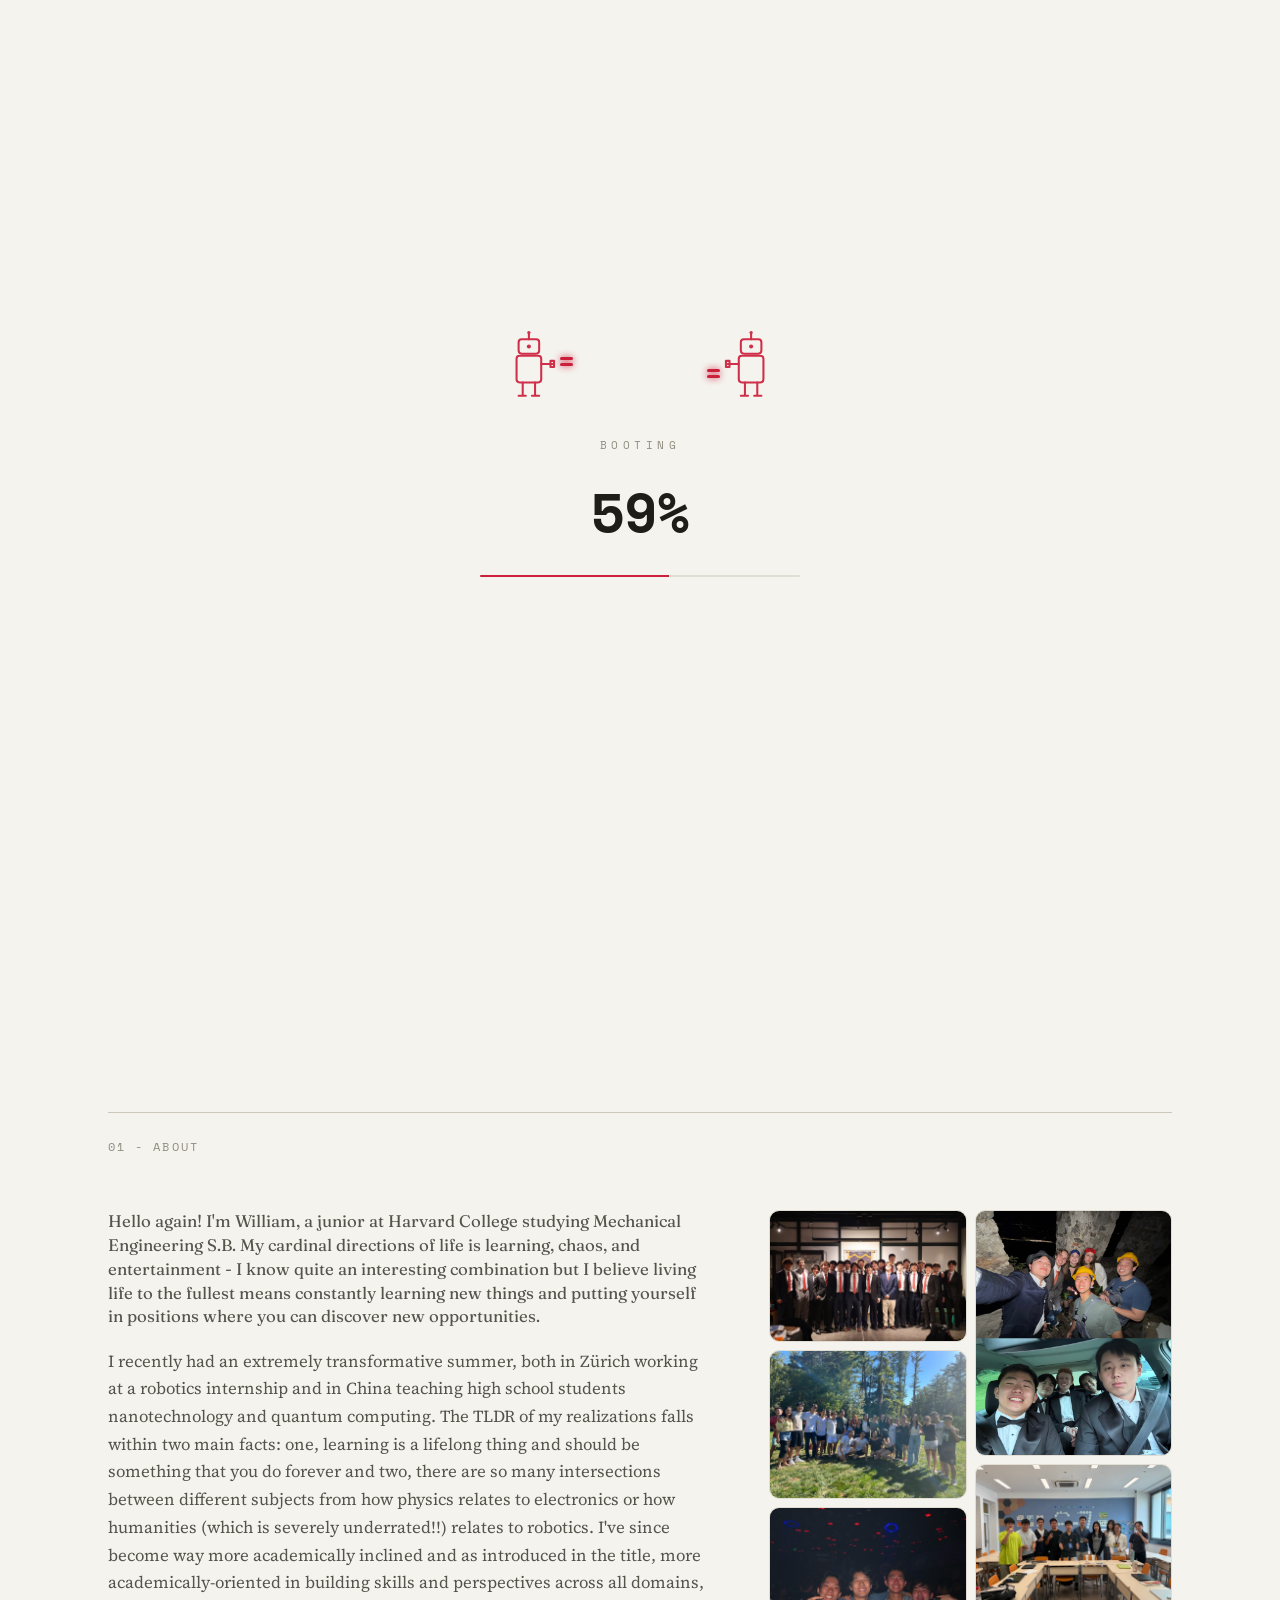
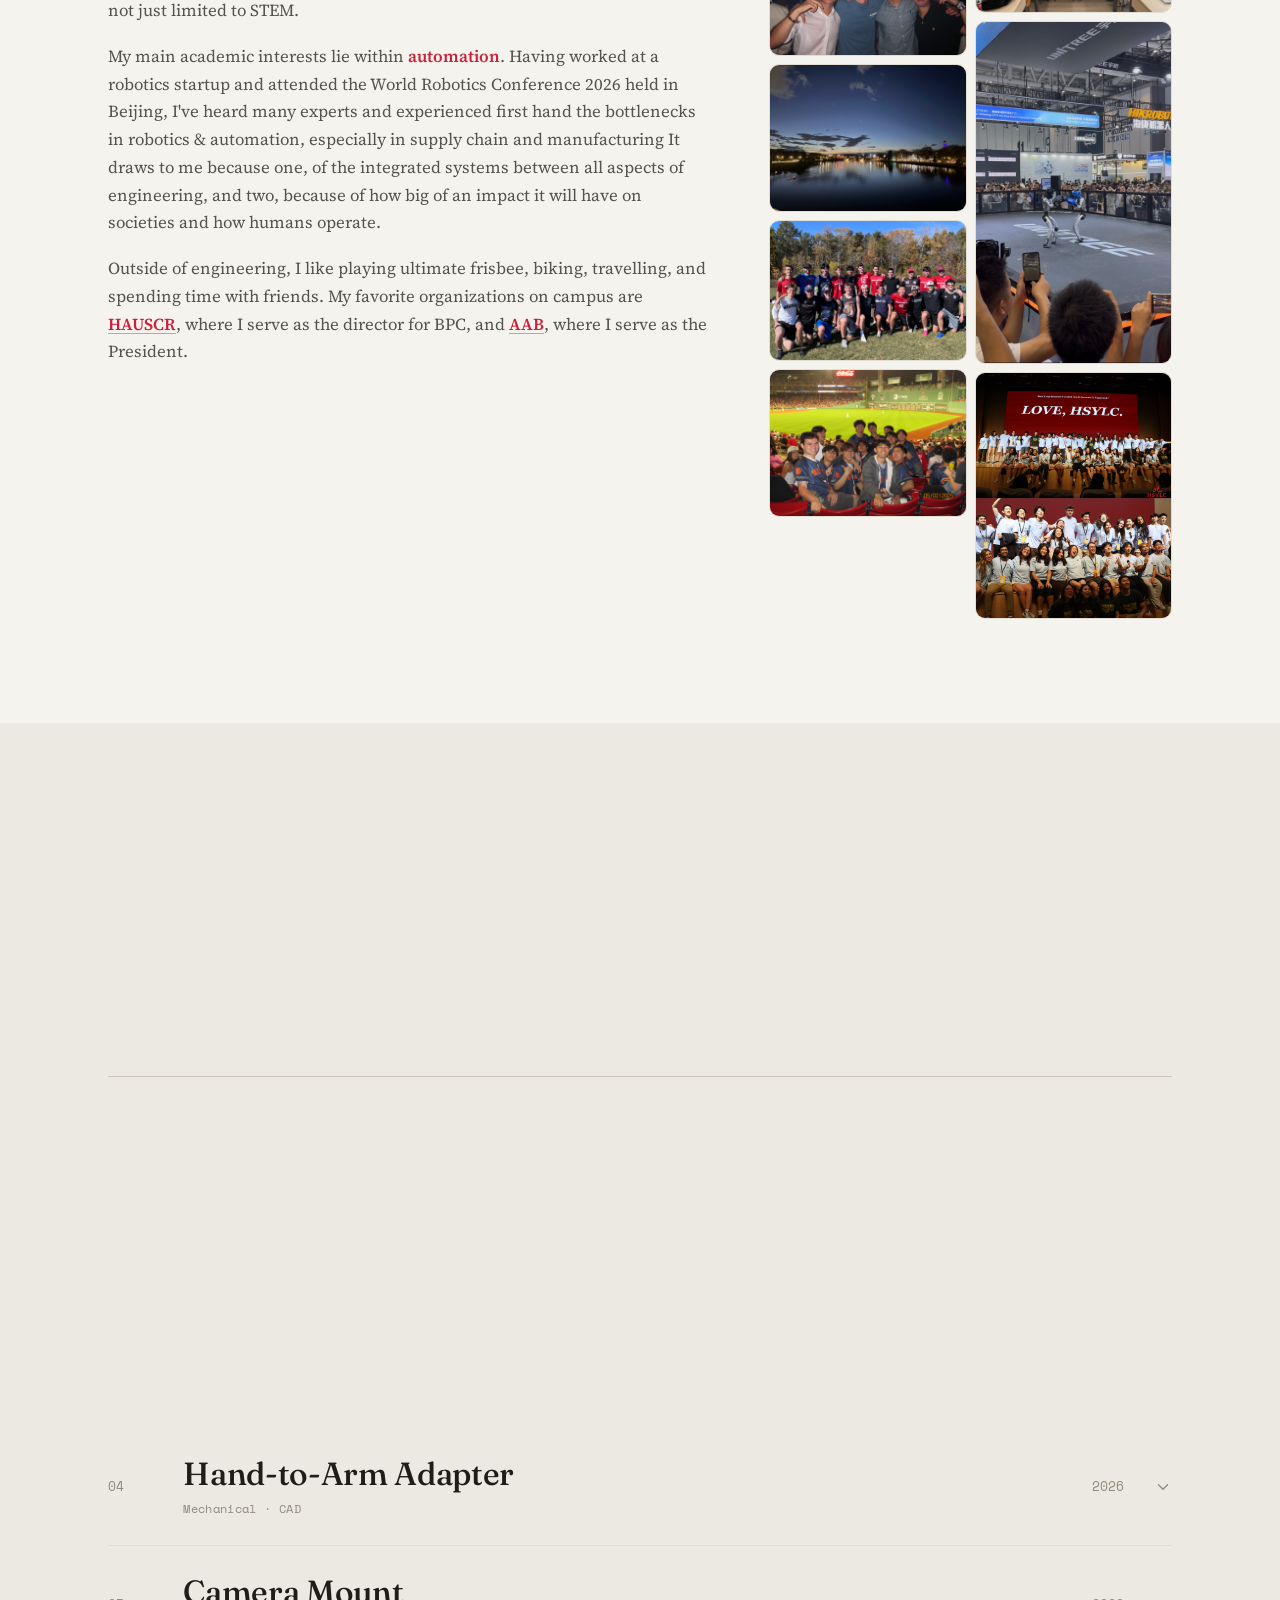
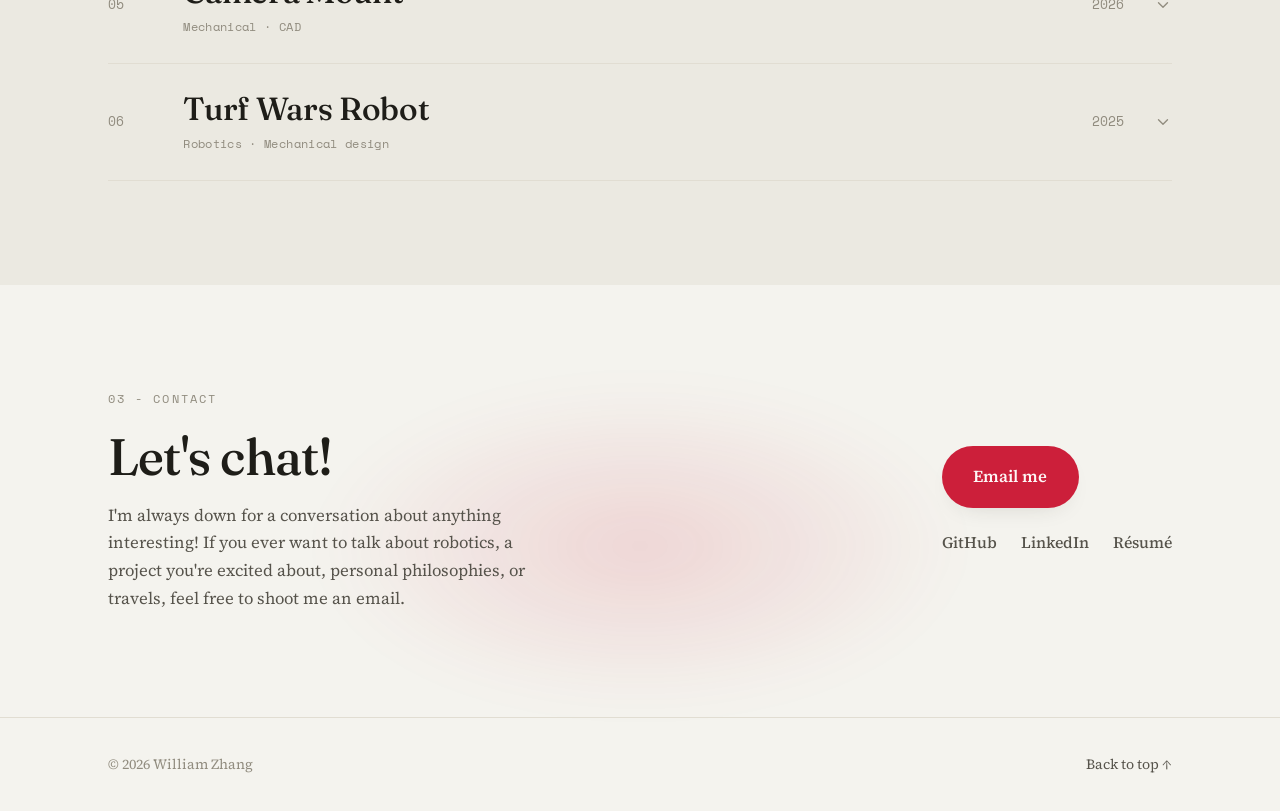
==== commit b877a870: "Replace résumé page with downloadable PDF; remove Save-PDF button" ====
--- a/index.html
+++ b/index.html
@@ -44,7 +44,7 @@
         <a href="#about" class="nav__link">About</a>
         <a href="#work" class="nav__link">Work</a>
         <a href="#contact" class="nav__link">Contact</a>
-        <a href="resume.html" class="nav__link">Résumé</a>
+        <a href="assets/William_Zhang_Resume.pdf" class="nav__link" target="_blank" rel="noopener">Résumé</a>
       </nav>
 
       <div class="nav__actions">
@@ -401,7 +401,7 @@
           <div class="contact__socials">
             <a href="https://github.com/fireatwill13" class="contact__social" target="_blank" rel="noopener">GitHub</a>
             <a href="https://www.linkedin.com/in/william-zhang-2a6191318/" class="contact__social" target="_blank" rel="noopener">LinkedIn</a>
-            <a href="resume.html" class="contact__social">Résumé</a>
+            <a href="assets/William_Zhang_Resume.pdf" class="contact__social" target="_blank" rel="noopener">Résumé</a>
           </div>
         </div>
       </div>
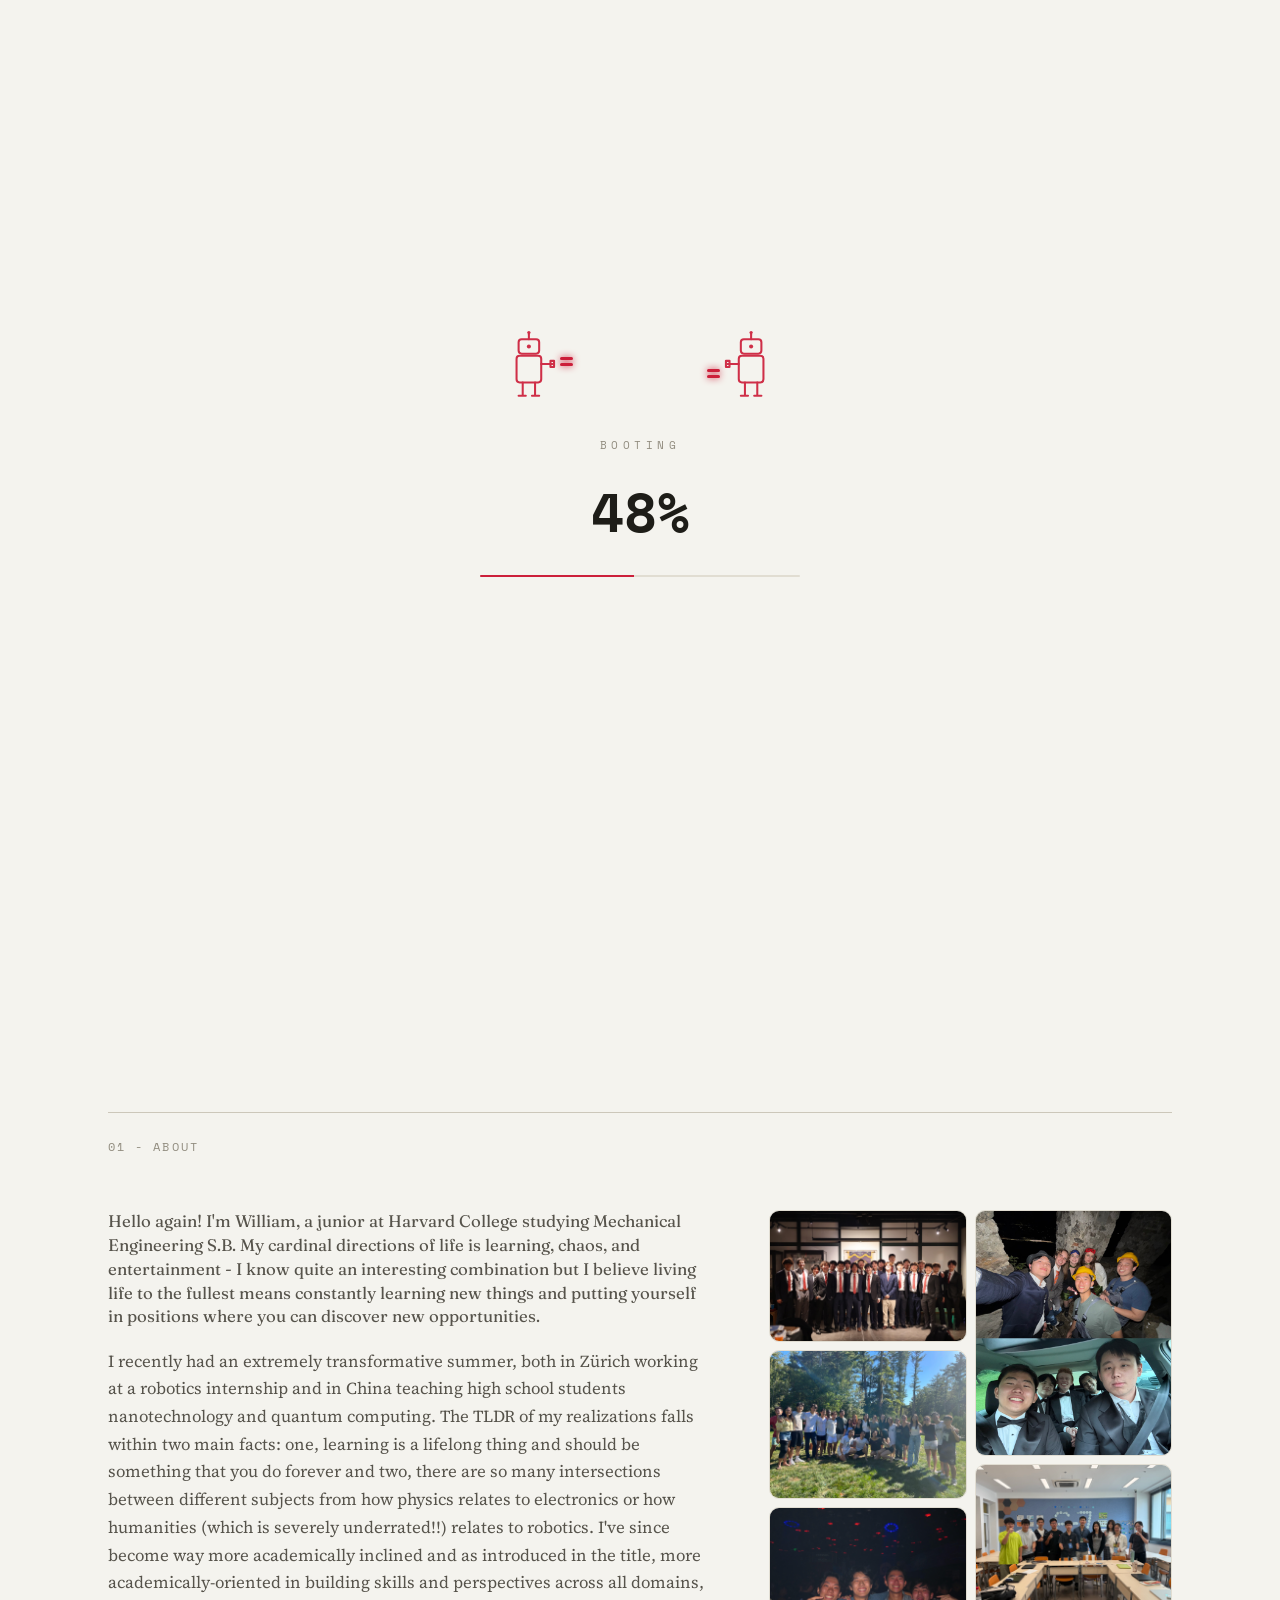
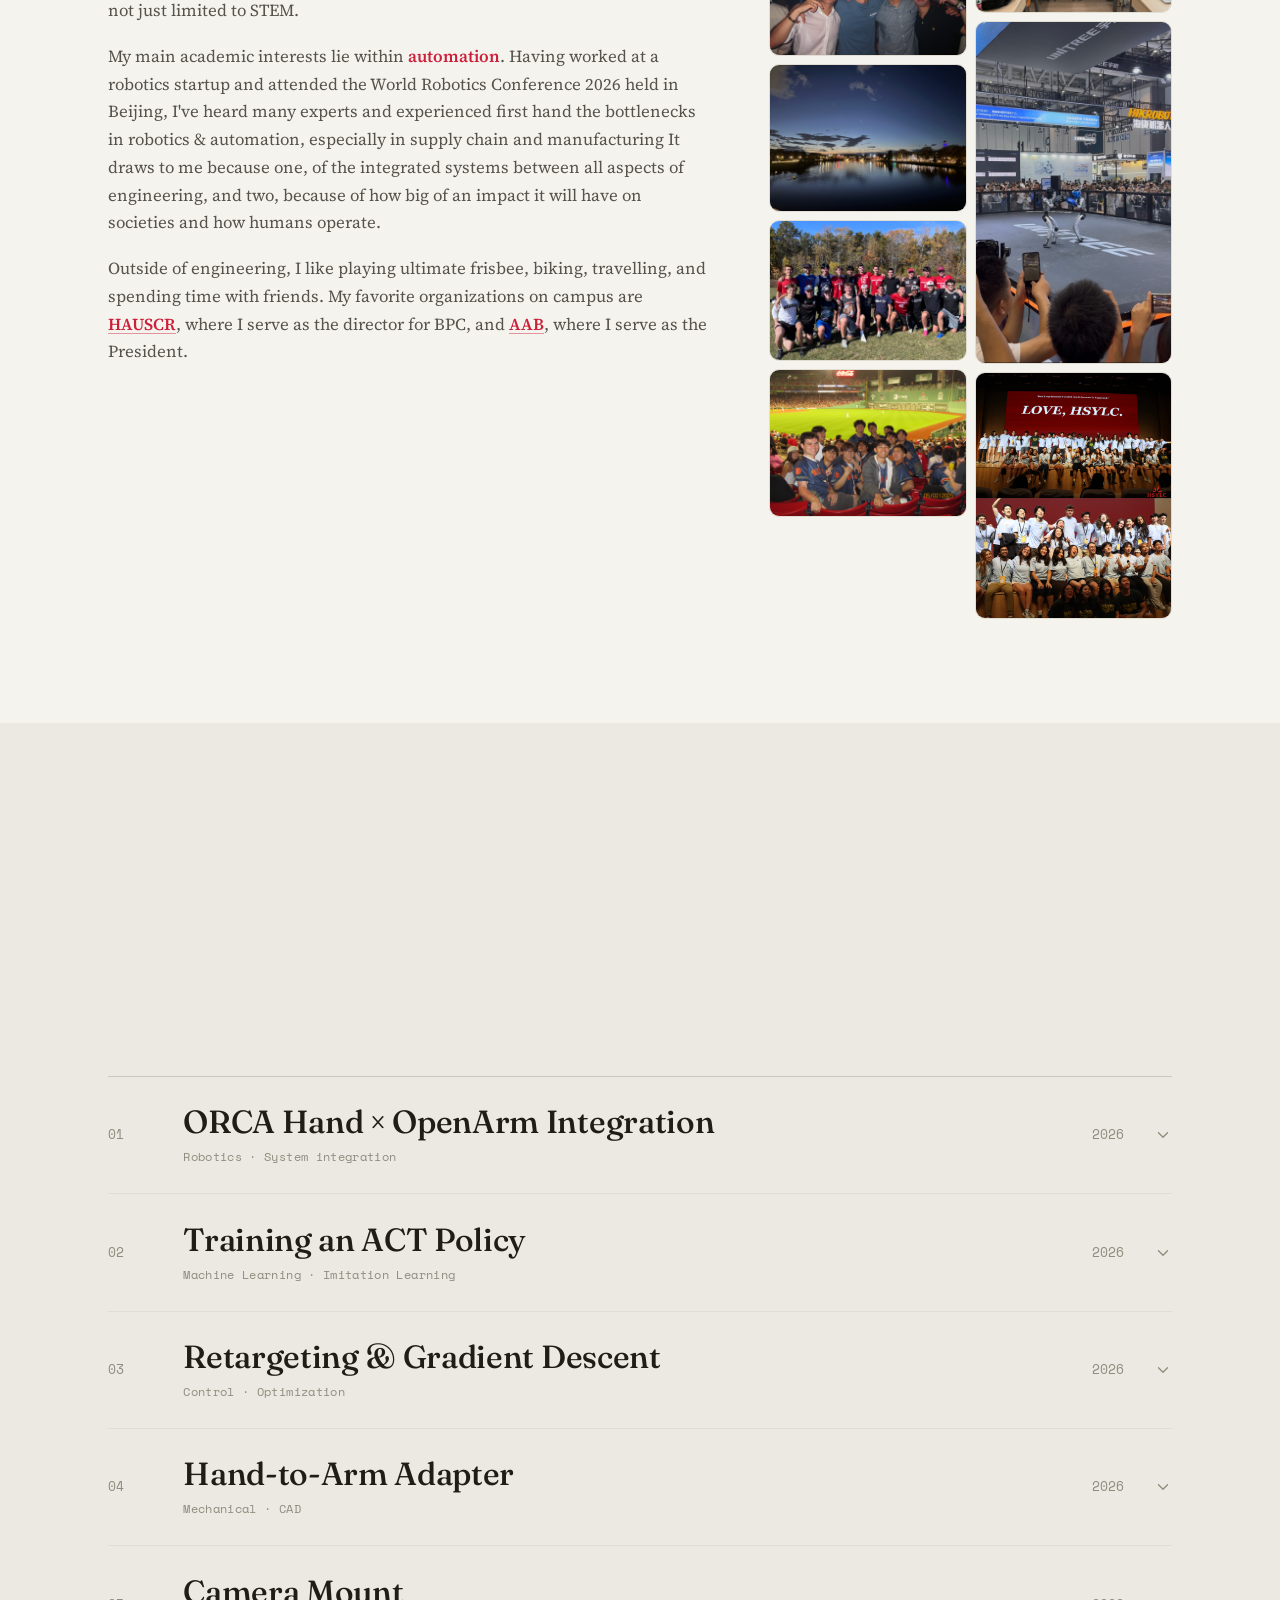
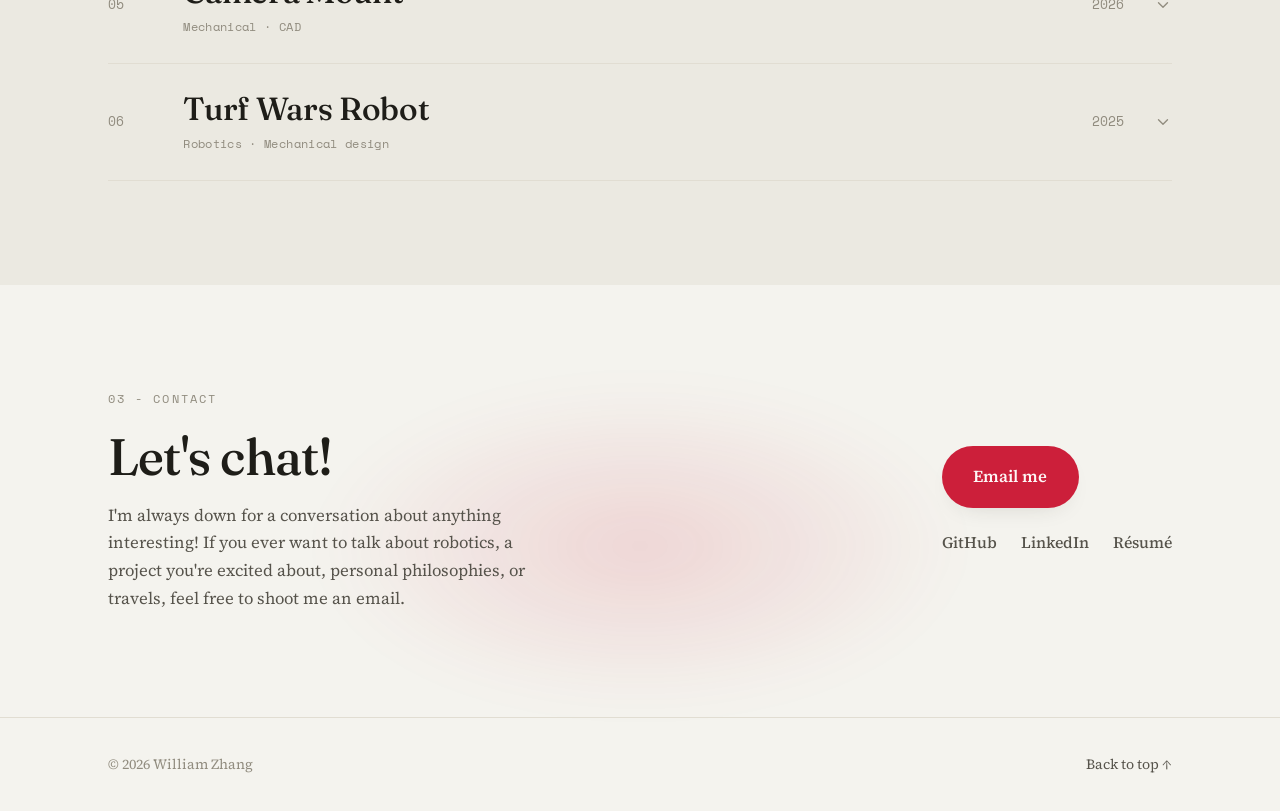
==== commit 7229dc08: "Add Cloudflare Web Analytics beacon" ====
--- a/index.html
+++ b/index.html
@@ -426,5 +426,9 @@
   </div>
 
   <script src="script.js"></script>
+
+  <!-- Cloudflare Web Analytics -->
+  <script defer src='https://static.cloudflareinsights.com/beacon.min.js' data-cf-beacon='{"token": "47d3d2581ac54453b29c00ffcd161c44"}'></script>
+  <!-- End Cloudflare Web Analytics -->
 </body>
 </html>
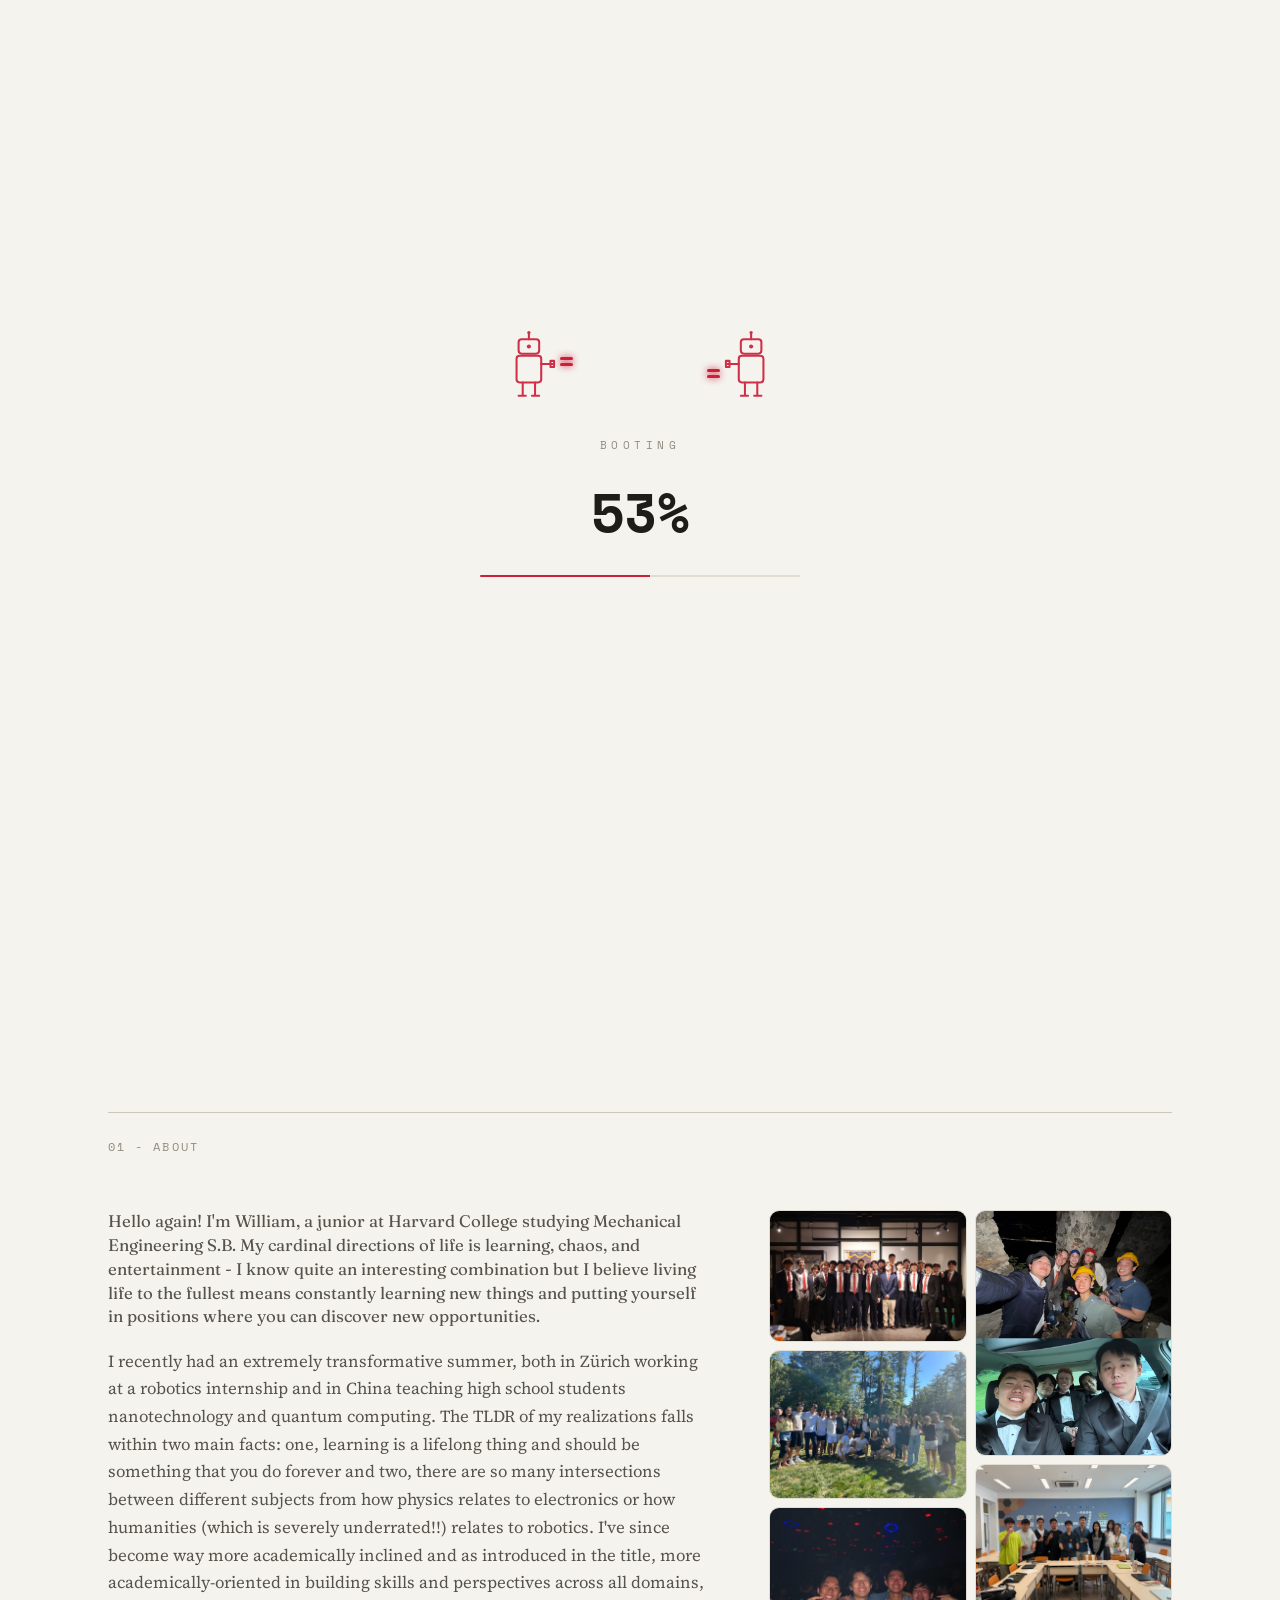
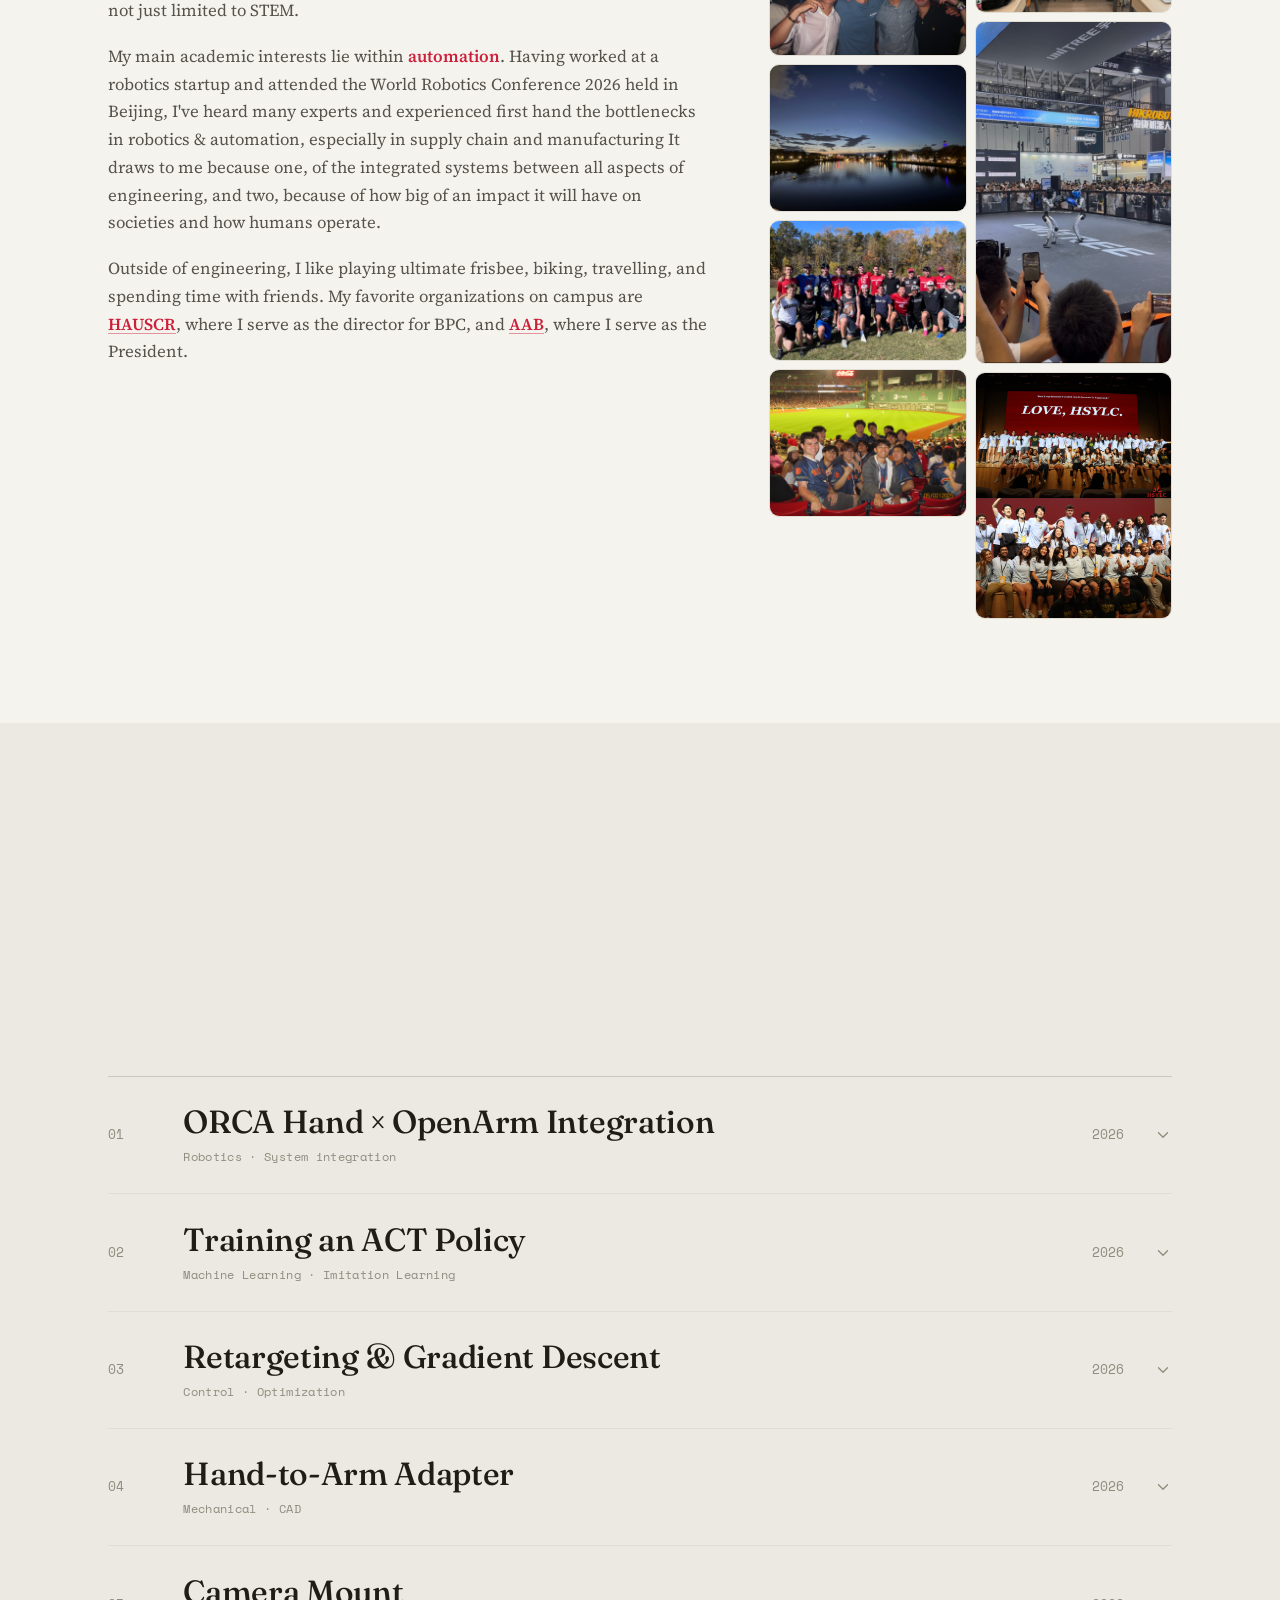
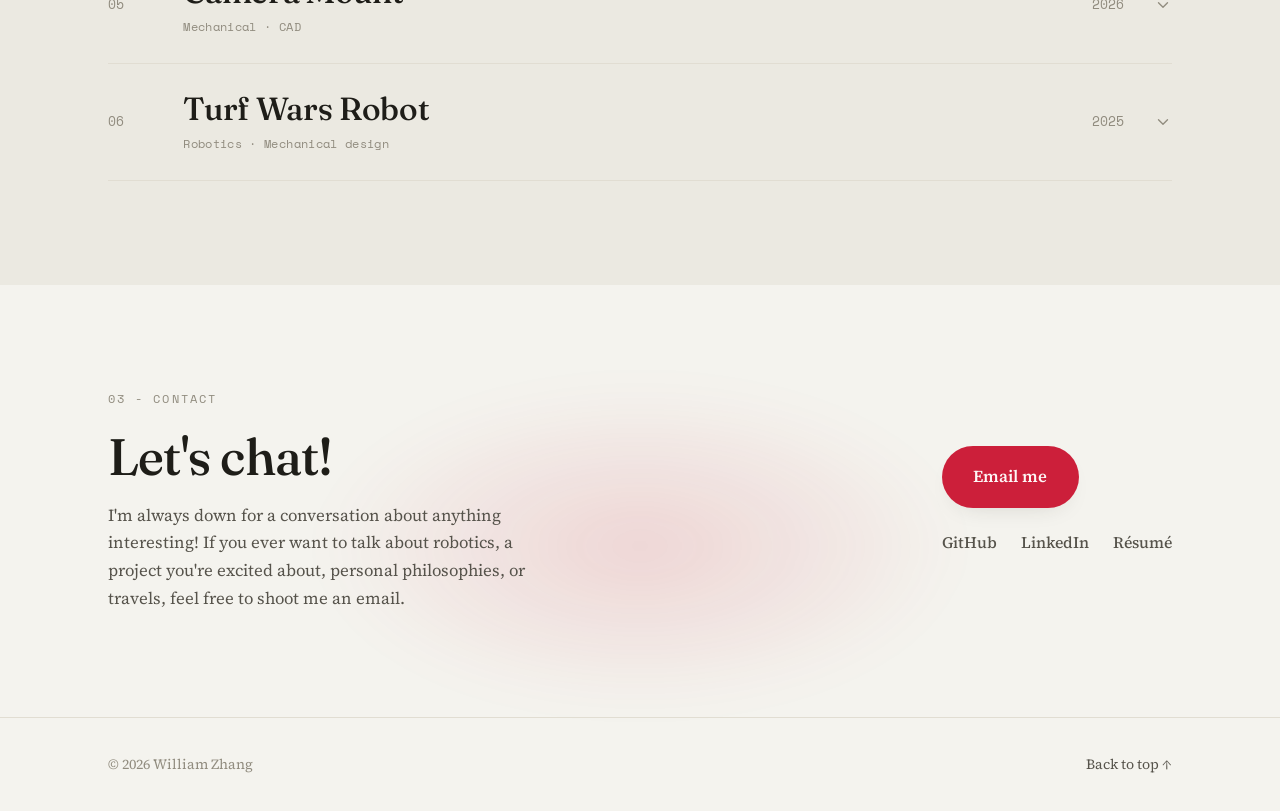
==== commit fe419add: "Track résumé opens via analytics redirect page to the PDF" ====
--- a/index.html
+++ b/index.html
@@ -44,7 +44,7 @@
         <a href="#about" class="nav__link">About</a>
         <a href="#work" class="nav__link">Work</a>
         <a href="#contact" class="nav__link">Contact</a>
-        <a href="assets/William_Zhang_Resume.pdf" class="nav__link" target="_blank" rel="noopener">Résumé</a>
+        <a href="resume.html" class="nav__link" target="_blank" rel="noopener">Résumé</a>
       </nav>
 
       <div class="nav__actions">
@@ -401,7 +401,7 @@
           <div class="contact__socials">
             <a href="https://github.com/fireatwill13" class="contact__social" target="_blank" rel="noopener">GitHub</a>
             <a href="https://www.linkedin.com/in/william-zhang-2a6191318/" class="contact__social" target="_blank" rel="noopener">LinkedIn</a>
-            <a href="assets/William_Zhang_Resume.pdf" class="contact__social" target="_blank" rel="noopener">Résumé</a>
+            <a href="resume.html" class="contact__social" target="_blank" rel="noopener">Résumé</a>
           </div>
         </div>
       </div>
